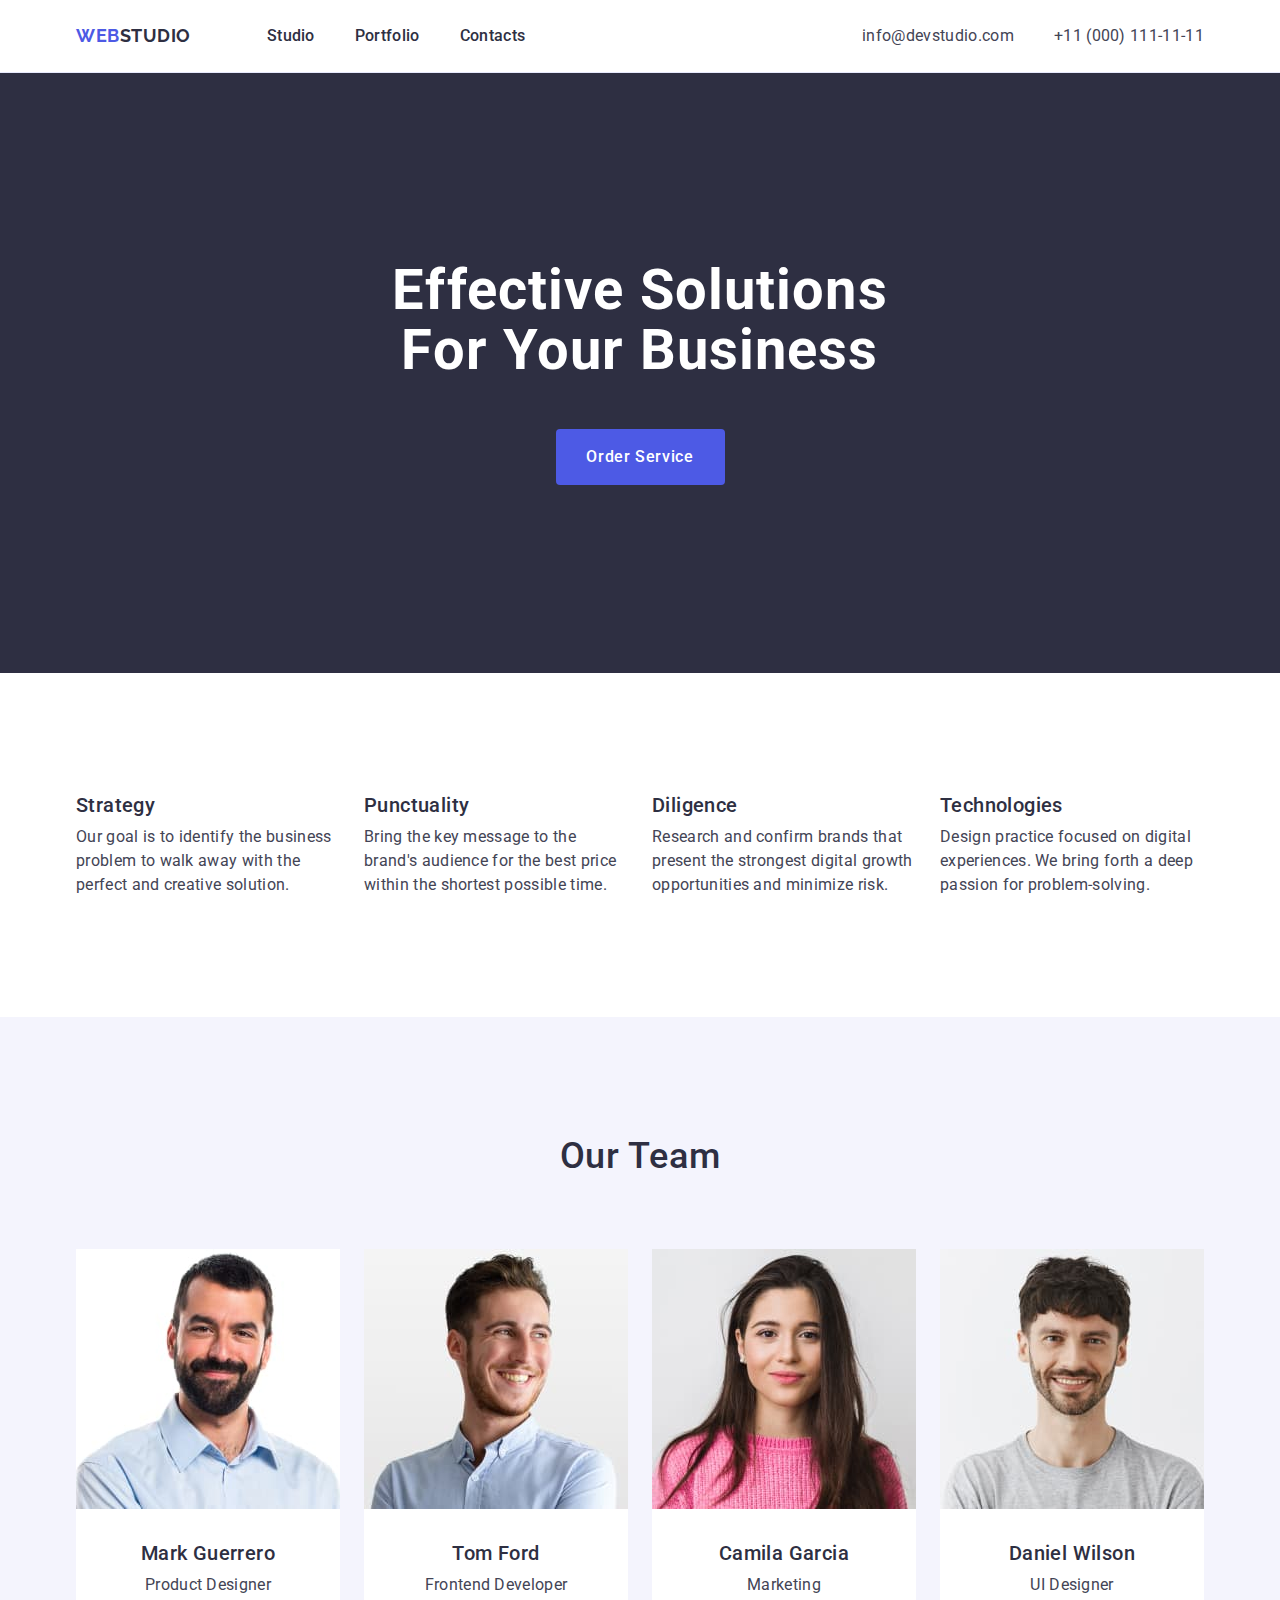
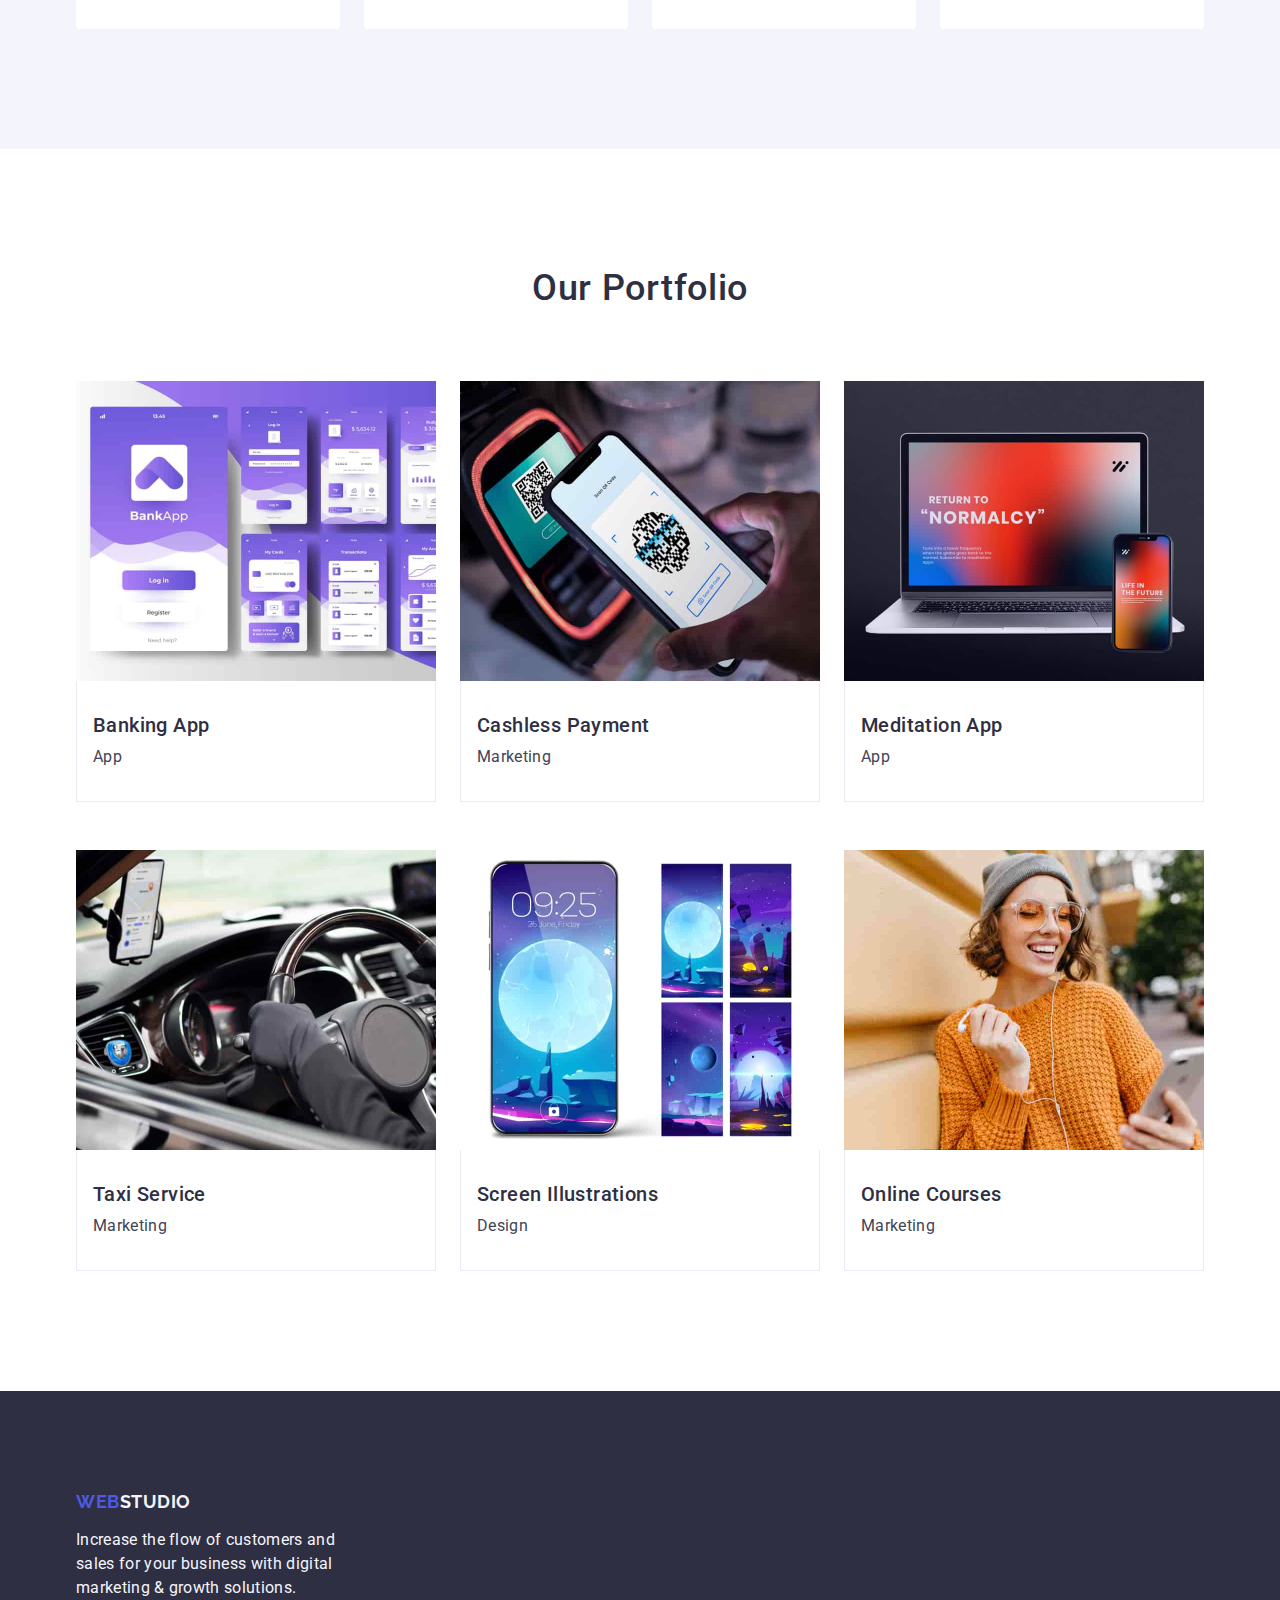
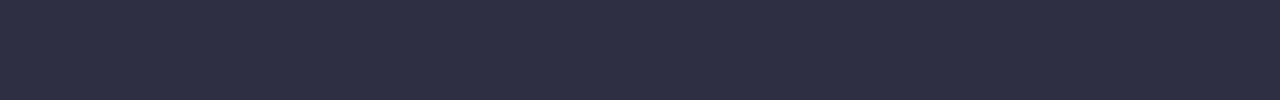
==== index.html @ 27652dfb "Initial commit" ====
<!DOCTYPE html>
<html lang="en">
  <head>
    <meta charset="UTF-8" />
    <meta name="viewport" content="width=device-width, initial-scale=1.0" />
    <title>Main Page</title>
    <!-- Fonts -->
    <link rel="preconnect" href="https://fonts.googleapis.com" />
    <link rel="preconnect" href="https://fonts.gstatic.com" crossorigin />
    <link
      href="https://fonts.googleapis.com/css2?family=Raleway:wght@700&family=Roboto:wght@400;500&display=swap"
      rel="stylesheet"
    />
    <!-- нормалізатор -->
    <link
      rel="stylesheet"
      href="https://cdn.jsdelivr.net/npm/modern-normalize@3.0.1/modern-normalize.min.css"
    />
    <!-- мої стилі -->
    <link rel="stylesheet" href="./css/styles.css" />
  </head>

  <body>
    <!-- Header Section -->
    <header class="header">
      <div class="header-container container">
        <nav class="header-nav">
          <a class="header-logo" href="index.html">
            WEB<span class="span-logo-dark">Studio</span>
          </a>
          <ul class="header-nav-list">
            <li class="nav-item">
              <a class="nav-link" href="./index.html">Studio</a>
            </li>
            <li class="nav-item">
              <a class="nav-link" href="">Portfolio</a>
            </li>
            <li class="nav-item">
              <a class="nav-link" href="">Contacts</a>
            </li>
          </ul>
        </nav>
        <address class="header-contact">
          <ul class="contact-list">
            <li class="contact-item">
              <a class="contact-link" href="mailto:info@devstudio.com"
                >info@devstudio.com</a
              >
            </li>
            <li>
              <a class="contact-link" href="tel:+110001111111"
                >+11 (000) 111-11-11</a
              >
            </li>
          </ul>
        </address>
      </div>
    </header>
    <!-- #endregion Header -->

    <!-- #region Main-->
    <main>
      <!-- #region Hero -->
      <section class="hero-section">
        <div class="container">
          <h1 class="hero-title">Effective Solutions for Your Business</h1>
          <button class="hero-btn" type="button">Order Service</button>
        </div>
      </section>

      <!-- #endregion Hero -->

      <!-- #region Benefits -->
      <section class="benefits">
        <div class="container">
          <h2 class="visually-hidden">Section BENEFITS</h2>
          <ul class="benefits-list">
            <li class="benefits-item">
              <h3 class="benefits-title">Strategy</h3>
              <p class="benefits-desc">
                Our goal is to identify the business problem to walk away with
                the perfect and creative solution.
              </p>
            </li>

            <li class="benefits-item">
              <h3 class="benefits-title">Punctuality</h3>
              <p class="benefits-desc">
                Bring the key message to the brand's audience for the best price
                within the shortest possible time.
              </p>
            </li>

            <li class="benefits-item">
              <h3 class="benefits-title">Diligence</h3>
              <p class="benefits-desc">
                Research and confirm brands that present the strongest digital
                growth opportunities and minimize risk.
              </p>
            </li>

            <li class="benefits-item">
              <h3 class="benefits-title">Technologies</h3>
              <p class="benefits-desc">
                Design practice focused on digital experiences. We bring forth a
                deep passion for problem-solving.
              </p>
            </li>
          </ul>
        </div>
      </section>
      <!-- #endregion Benefits -->

      <!-- #region Our Team -->
      <section class="our-team">
        <div class="container">
          <h2 class="section-team-title">Our Team</h2>
          <ul class="team-list">
            <li class="team-item">
              <img
                src="./images/our-team/team-card-1.jpg"
                alt="team-card-1"
                width="264"
              />
              <div class="team-info">
                <h3 class="team-title">Mark Guerrero</h3>
                <p class="team-desc">Product Designer</p>
              </div>
            </li>
            <li class="team-item">
              <img
                src="./images/our-team/team-card-2.jpg"
                alt="team-card-2"
                width="264"
              />
              <div class="team-info">
                <h3 class="team-title">Tom Ford</h3>
                <p class="team-desc">Frontend Developer</p>
              </div>
            </li>
            <li class="team-item">
              <img
                src="./images/our-team/team-card-3.jpg"
                alt="team-card-3"
                width="264"
              />
              <div class="team-info">
                <h3 class="team-title">Camila Garcia</h3>
                <p class="team-desc">Marketing</p>
              </div>
            </li>
            <li class="team-item">
              <img
                src="./images/our-team/team-card-4.jpg"
                alt="team-card-4"
                width="264"
              />
              <div class="team-info">
                <h3 class="team-title">Daniel Wilson</h3>
                <p class="team-desc">UI Designer</p>
              </div>
            </li>
          </ul>
        </div>
      </section>
      <!-- #endregion Our Team -->

      <!-- #region Our Portfolio -->
      <section class="portfolio">
        <div class="container">
          <h2 class="section-portfolio-title">Our Portfolio</h2>
          <ul class="portfolio-list">
            <li class="portfolio-item">
              <img
                src="./images/our-portfolio/banking-app.jpg"
                alt="demonstration of various windows Menu Bank Applications"
                width="360"
              />
              <div class="portfolio-container">
                <h3 class="portfolio-title">Banking App</h3>
                <p class="portfolio-desc">App</p>
              </div>
            </li>
            <li class="portfolio-item">
              <img
                src="./images/our-portfolio/cashless-payment.jpg"
                alt="A phone scanning a QR code for cashless payment"
                width="360"
              />
              <div class="portfolio-container">
                <h3 class="portfolio-title">Cashless Payment</h3>
                <p class="portfolio-desc">Marketing</p>
              </div>
            </li>
            <li class="portfolio-item">
              <img
                src="./images/our-portfolio/meditation-app.jpg"
                alt="laptop and phone with the same image"
                width="360"
              />
              <div class="portfolio-container">
                <h3 class="portfolio-title">Meditation App</h3>
                <p class="portfolio-desc">App</p>
              </div>
            </li>
            <li class="portfolio-item">
              <img
                src="./images/our-portfolio/taxi-service.jpg"
                alt="car interior with driver ready for travel"
                width="360"
              />
              <div class="portfolio-container">
                <h3 class="portfolio-title">Taxi Service</h3>
                <p class="portfolio-desc">Marketing</p>
              </div>
            </li>
            <li class="portfolio-item">
              <img
                src="./images/our-portfolio/screen-illustrations.jpg"
                alt="beautiful pictures images of the moon on phone screens"
                width="360"
              />
              <div class="portfolio-container">
                <h3 class="portfolio-title">Screen Illustrations</h3>
                <p class="portfolio-desc">Design</p>
              </div>
            </li>
            <li class="portfolio-item">
              <img
                src="./images/our-portfolio/online-courses.jpg"
                alt="Online-Courses"
                width="360"
              />
              <div class="portfolio-container">
                <h3 class="portfolio-title">Online Courses</h3>
                <p class="portfolio-desc">Marketing</p>
              </div>
            </li>
          </ul>
        </div>
      </section>
      <!-- #endregion Our Portfolio -->
    </main>
    <!-- #endregion Main -->

    <!-- #region Footer -->
    <footer class="footer-section">
      <div class="container">
        <a class="footer-logo" href="index.html">
          WEB<span class="span-logo-light">Studio</span>
        </a>
        <p class="footer-desc">
          Increase the flow of customers and sales for your business with
          digital marketing & growth solutions.
        </p>
      </div>
    </footer>
    <!-- #endregion Footer -->
  </body>
</html>
---- css/styles.css ----
*,
*::before,
*::after {
  box-sizing: border-box;
}

/* Base */
body {
  font-family: 'Roboto', sans-serif;
  font-size: 16px;
  color: rgb(67, 68, 85);
  background-color: rgb(255, 255, 255);
}

h1,
h2,
h3,
h4,
h5,
h6,
p,
ul {
  margin: 0;
  padding: 0;
}

a {
  text-decoration: none;
}

ul {
  list-style: none;
}

img {
  display: block;
}

/* Header Styles */
.header {
  border-bottom: 1px solid #e7e9fc;
}

.header-container {
  display: flex;
  justify-content: space-between;
  align-items: center;
}

.container {
  width: 1158px;
  margin: 0 auto;
  padding: 0 15px;
}

.header-logo {
  font-family: 'Raleway', sans-serif;
  font-weight: 700;
  font-size: 18px;
  line-height: 1.17;
  letter-spacing: 0.03em;
  text-transform: uppercase;
  color: #4d5ae5;
  padding: 24px 0;
  margin-right: 76px;
  display: inline-block;
}

.span-logo-dark {
  color: #2e2f42;
}

.header-nav {
  display: flex;
  align-items: center;
}

.header-nav-list {
  display: flex;
  gap: 40px;
  list-style: none;
  padding: 0;
  margin: 0;
}

.nav-link {
  font-weight: 500;
  font-size: 16px;
  line-height: 1.5;
  letter-spacing: 0.02em;
  color: #2e2f42;
  text-decoration: none;
  padding: 24px 0;
  display: block;
}

.nav-link:hover,
.nav-link:focus {
  color: #404bbf;
}

.header-contact {
  font-style: normal;
}

.contact-list {
  display: flex;
  gap: 40px
}

.contact-link {
  font-size: 16px;
  line-height: 1.5;
  letter-spacing: 0.02em;
  color: #434455;
  text-decoration: none;
  list-style: none;
  padding: 0;
  margin: 0;
}

.contact-link:hover,
.contact-link:focus {
  color: #404bbf;
}

/* Hero Section */
.hero-section {
  padding: 188px 0;
  background-color: #2e2f42;
  text-align: center;
}

.hero-title {
  font-family: 'Roboto', sans-serif;
  font-size: 56px;
  line-height: 1.07;
  letter-spacing: 0.02em;
  text-align: center;
  text-transform: capitalize;
  color: #ffffff;
  max-width: 496px;
  margin: 0 auto;
  margin-bottom: 48px;
}

.hero-btn {
  font-family: 'Roboto', sans-serif;
  background-color: #4d5ae5;
  font-weight: 500;
  font-size: 16px;
  line-height: 1.5;
  letter-spacing: 0.04em;
  color: #ffffff;
  cursor: pointer;
  display: block;
  margin: 0 auto;
  min-width: 169px;
  height: 56px;
  border: none;
  border-radius: 4px;
  cursor: pointer;
}

.hero-btn:hover,
.hero-btn:focus {
  background-color: #404bbf;
}

/* Benefits Section */
.benefits {
  padding: 120px 0;
  background-color: rgb(255, 255, 255);
}

.visually-hidden {
  display: flex;
  position: absolute;
  width: 1px;
  height: 1px;
  padding: 0;
  margin: -1px;
  overflow: hidden;
  clip: rect(0, 0, 0, 0);
  white-space: nowrap;
  border: 0;
  clip-path: inset(100%);
}

.benefits-list {
  display: flex;
  list-style: none;
  gap: 24px;
}

.benefits-item {
  width: calc((100% - 72px) / 4);
  list-style: none;
  padding: 0;
  margin: 0;
}

.benefits-title {
  font-weight: 500;
  font-size: 20px;
  line-height: 1.2;
  letter-spacing: 0.02em;
  color: #2e2f42;
  margin: 0 0 8px;
}

.benefits-desc {
  font-size: 16px;
  line-height: 1.5;
  letter-spacing: 0.02em;
  color: #434455;
}

/* Our Team Section */
.our-team {
  padding: 120px 0;
  background-color: #f4f4fd;
}

.section-team-title {
  font-family: 'Roboto', sans-serif;
  margin-bottom: 72px;
  font-size: 36px;
  font-weight: 500;
  line-height: 1.11;
  text-align: center;
  letter-spacing: 0.02em;
  text-transform: capitalize;
  color: #2e2f42;
}

.team-list {
  display: flex;
  gap: 24px;
  list-style: none;
  padding: 0;
  margin: 0;
}

.team-item {
  width: calc((100% - 72px) / 4);
  border-radius: 0px 0px 4px 4px;
  text-align: center;
  background-color: #ffffff;
}

.team-info {
  padding: 32px 0;
}

.team-title {
  font-weight: 500;
  font-size: 20px;
  line-height: 1.2;
  letter-spacing: 0.02em;
  text-transform: capitalize;
  margin-bottom: 8px;
  color: #2e2f42;
  text-align: center;
  margin-bottom: 8px;
}

.team-desc {
  text-align: center;
  font-size: 16px;
  line-height: 1.5;
  letter-spacing: 0.02em;
  color: #434455;
}

/* Portfolio Section */
.portfolio {
  padding-top: 120px;
  padding-bottom: 120px;
  padding: 120px 0;
  background-color: rgb(255, 255, 255);
}

.section-portfolio-title {
  font-size: 36px;
  font-weight: 500;
  line-height: 1.11;
  text-align: center;
  letter-spacing: 0.02em;
  text-transform: capitalize;
  color: #2e2f42;
  margin-bottom: 72px;
}

.portfolio-list {
  list-style: none;
  padding: 0;
  margin: 0;
  display: flex;
  flex-wrap: wrap;
  column-gap: 24px;
  row-gap: 48px;
}

.portfolio-item {
  width: calc((100% - 48px) / 3);
}

.portfolio .portfolio-container {
  padding: 32px 16px;
  border: 1px solid #e7e9fc;
  border-top: none;
}

.portfolio .portfolio-title {
  font-size: 20px;
  font-weight: 500;
  line-height: 1.2;
  letter-spacing: 0.02em;
  margin-bottom: 8px;
  color: #2e2f42;
}

.portfolio-desc {
  font-size: 16px;
  line-height: 1.5;
  letter-spacing: 0.02em;
  color: #434455;
}

/* Footer Section */
.footer-section {
  padding: 100px 0;
  background-color: #2e2f42;
}

.footer-logo {
  display: inline-block;
  font-family: 'Raleway', sans-serif;
  font-weight: 700;
  font-size: 18px;
  line-height: 1.17;
  letter-spacing: 0.03em;
  text-transform: uppercase;
  color: #4d5ae5;
  margin-bottom: 16px;
}

.footer-desc {
  max-width: 264px;
  line-height: 1.5;
  letter-spacing: 0.02em;
  color: #f4f4fd;
}

.span-logo-light {
  color: #f4f4fd;
}
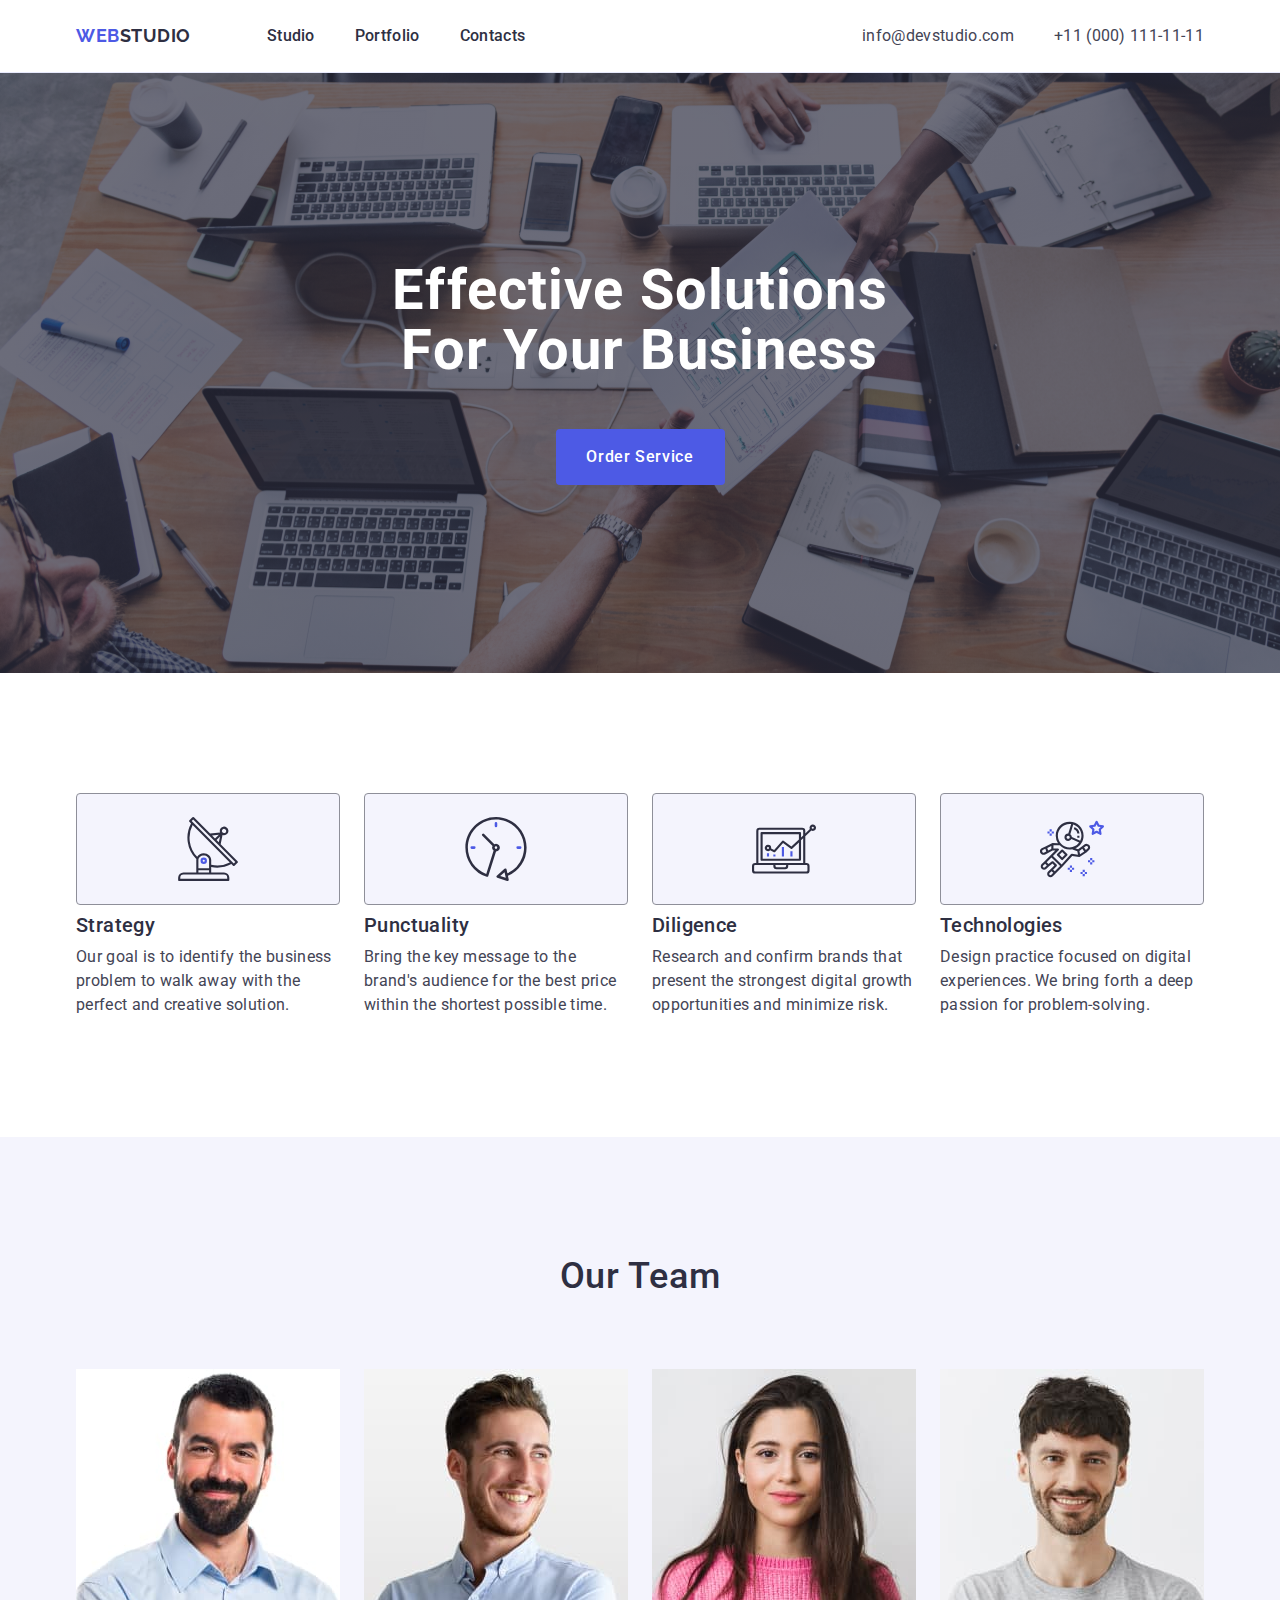
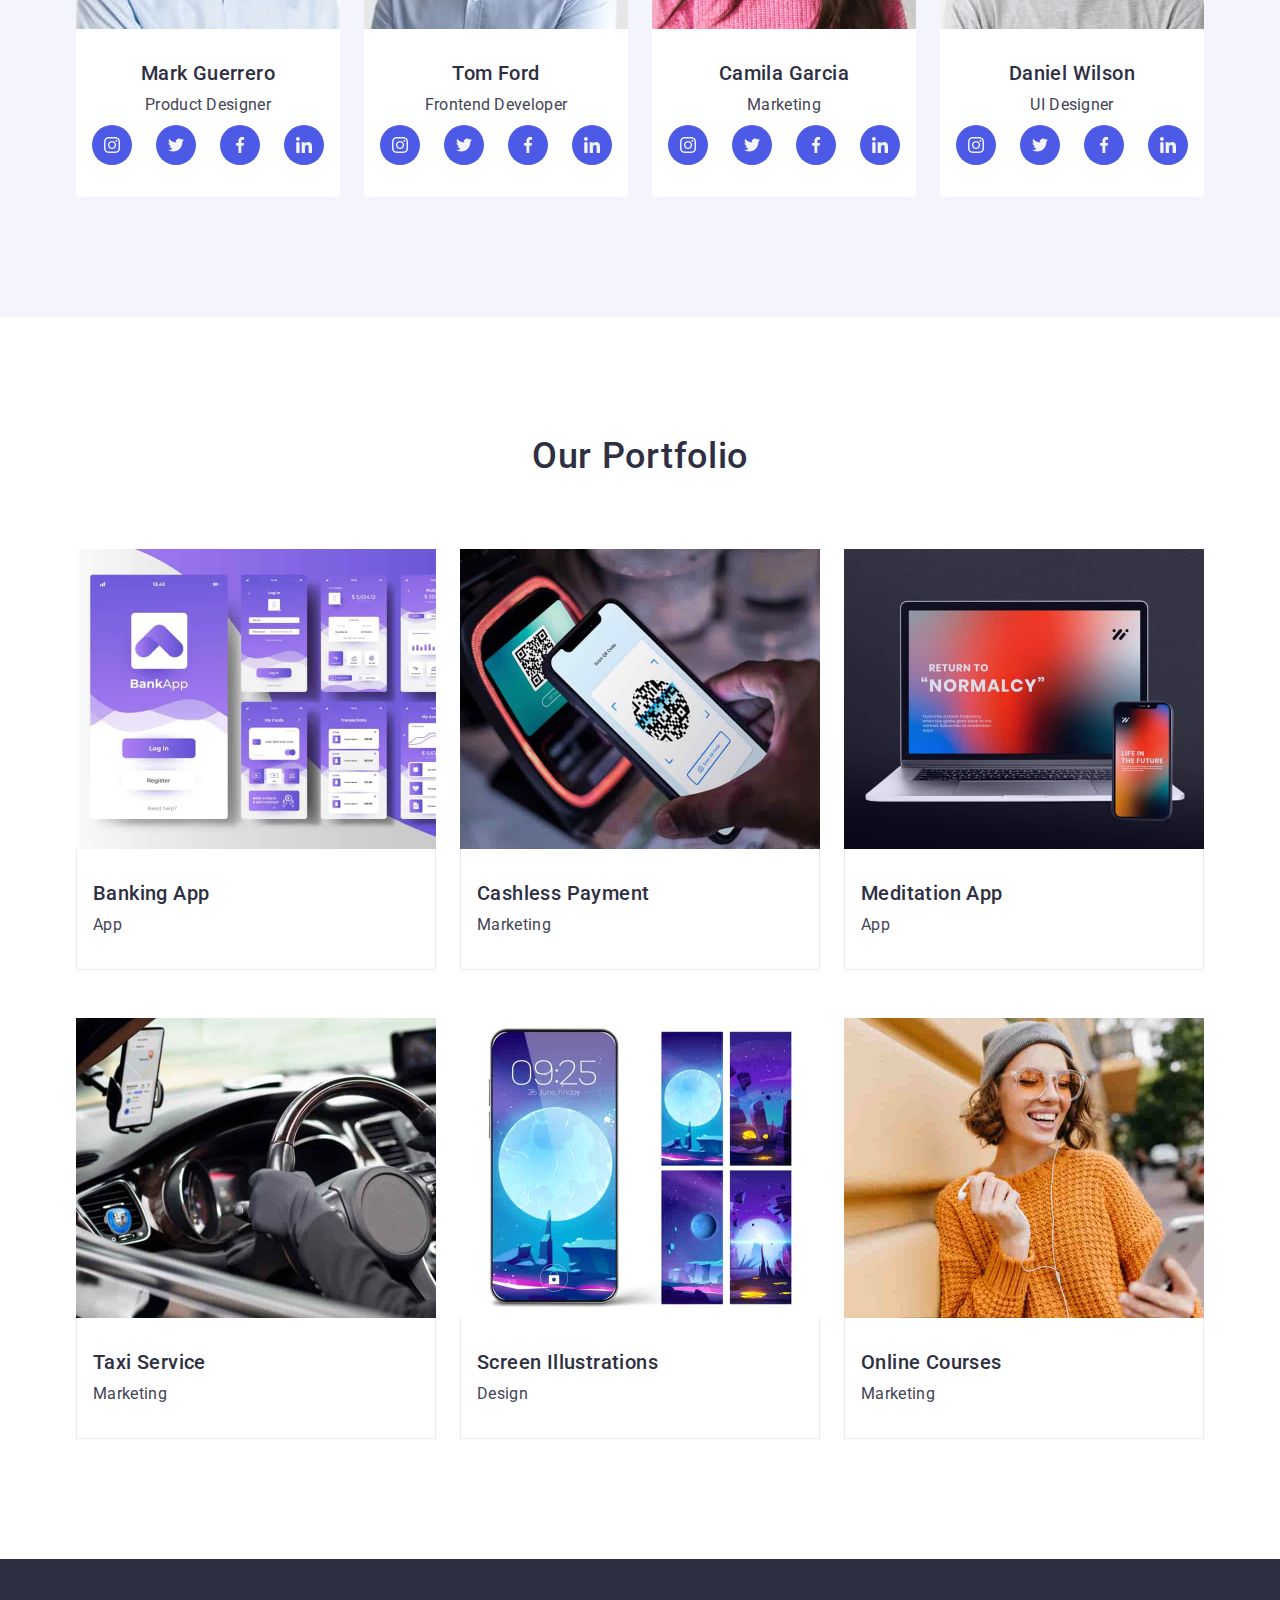
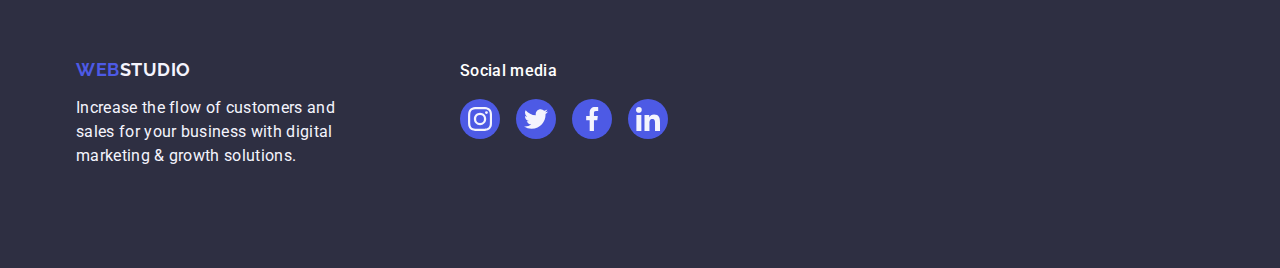
==== commit 72e365ca: "modified CSS and HTML Read Me" ====
--- a/index.html
+++ b/index.html
@@ -1,260 +1,400 @@
 <!DOCTYPE html>
 <html lang="en">
-  <head>
-    <meta charset="UTF-8" />
-    <meta name="viewport" content="width=device-width, initial-scale=1.0" />
-    <title>Main Page</title>
-    <!-- Fonts -->
-    <link rel="preconnect" href="https://fonts.googleapis.com" />
-    <link rel="preconnect" href="https://fonts.gstatic.com" crossorigin />
-    <link
-      href="https://fonts.googleapis.com/css2?family=Raleway:wght@700&family=Roboto:wght@400;500&display=swap"
-      rel="stylesheet"
-    />
-    <!-- нормалізатор -->
-    <link
-      rel="stylesheet"
-      href="https://cdn.jsdelivr.net/npm/modern-normalize@3.0.1/modern-normalize.min.css"
-    />
-    <!-- мої стилі -->
-    <link rel="stylesheet" href="./css/styles.css" />
-  </head>
-
-  <body>
-    <!-- Header Section -->
-    <header class="header">
-      <div class="header-container container">
-        <nav class="header-nav">
-          <a class="header-logo" href="index.html">
-            WEB<span class="span-logo-dark">Studio</span>
+
+<head>
+  <meta charset="UTF-8" />
+  <meta name="viewport" content="width=device-width, initial-scale=1.0" />
+  <title>Main Page</title>
+  <!-- Fonts -->
+  <link rel="preconnect" href="https://fonts.googleapis.com" />
+  <link rel="preconnect" href="https://fonts.gstatic.com" crossorigin />
+  <link href="https://fonts.googleapis.com/css2?family=Raleway:wght@700&family=Roboto:wght@400;500&display=swap"
+    rel="stylesheet" />
+  <!-- нормалізатор -->
+  <link rel="stylesheet" href="https://cdn.jsdelivr.net/npm/modern-normalize@3.0.1/modern-normalize.min.css" />
+  <!-- мої стилі -->
+  <link rel="stylesheet" href="./css/styles.css" />
+</head>
+
+<body>
+  <!-- Header Section -->
+  <header class="header">
+    <div class="header-container container">
+      <nav class="header-nav">
+        <a class="header-logo" href="index.html">
+          WEB<span class="span-logo-dark">Studio</span>
+        </a>
+        <ul class="header-nav-list">
+          <li class="nav-item">
+            <a class="nav-link" href="./index.html">Studio</a>
+          </li>
+          <li class="nav-item">
+            <a class="nav-link" href="">Portfolio</a>
+          </li>
+          <li class="nav-item">
+            <a class="nav-link" href="">Contacts</a>
+          </li>
+        </ul>
+      </nav>
+      <address class="header-contact">
+        <ul class="contact-list">
+          <li class="contact-item">
+            <a class="contact-link" href="mailto:info@devstudio.com">info@devstudio.com</a>
+          </li>
+          <li>
+            <a class="contact-link" href="tel:+110001111111">+11 (000) 111-11-11</a>
+          </li>
+        </ul>
+      </address>
+    </div>
+  </header>
+  <!-- #endregion Header -->
+
+  <!-- #region Main-->
+  <main>
+    <!-- #region Hero -->
+    <section class="hero-section">
+      <div class="container">
+        <h1 class="hero-title">Effective Solutions for Your Business</h1>
+        <button class="hero-btn" type="button">Order Service</button>
+      </div>
+    </section>
+
+    <!-- #endregion Hero -->
+
+    <!-- #region Benefits -->
+    <section class="benefits">
+      <div class="container">
+        <h2 class="visually-hidden">Section BENEFITS</h2>
+        <ul class="benefits-list">
+          <li class="benefits-item">
+            <div class="benefits-images">
+              <svg class="icons" width="64" height="64">
+                <use href="./images/icons.svg#icon-antenna"></use>
+              </svg>
+            </div>
+            <h3 class="benefits-title">Strategy</h3>
+            <p class="benefits-desc">
+              Our goal is to identify the business problem to walk away with
+              the perfect and creative solution.
+            </p>
+          </li>
+
+          <li class="benefits-item">
+            <div class="benefits-images">
+              <svg class="icons" width="64" height="64">
+                <use href="./images/icons.svg#icon-clock"></use>
+              </svg>
+            </div>
+            <h3 class="benefits-title">Punctuality</h3>
+            <p class="benefits-desc">
+              Bring the key message to the brand's audience for the best price
+              within the shortest possible time.
+            </p>
+          </li>
+
+          <li class="benefits-item">
+            <div class="benefits-images">
+              <svg class="icons" width="64" height="64">
+                <use href="./images/icons.svg#icon-diagram"></use>
+              </svg>
+            </div>
+            <h3 class="benefits-title">Diligence</h3>
+            <p class="benefits-desc">
+              Research and confirm brands that present the strongest digital
+              growth opportunities and minimize risk.
+            </p>
+          </li>
+
+          <li class="benefits-item">
+            <div class="benefits-images">
+              <svg class="icons" width="64" height="64">
+                <use href="./images/icons.svg#icon-astronaut"></use>
+              </svg>
+            </div>
+            <h3 class="benefits-title">Technologies</h3>
+            <p class="benefits-desc">
+              Design practice focused on digital experiences. We bring forth a
+              deep passion for problem-solving.
+            </p>
+          </li>
+        </ul>
+      </div>
+    </section>
+    <!-- #endregion Benefits -->
+
+    <!-- #region Our Team -->
+    <section class="our-team">
+      <div class="container">
+        <h2 class="section-team-title">Our Team</h2>
+        <ul class="team-list">
+          <li class="team-item">
+            <img src="./images/our-team/team-card-1.jpg" alt="team-card-1" width="264" />
+            <div class="team-info">
+              <h3 class="team-title">Mark Guerrero</h3>
+              <p class="team-desc">Product Designer</p>
+              <ul class="icon-team">
+                <li class="icon-list">
+                  <a href="#instagram" class="social-link">
+                    <svg class="social-icons" width="16" height="16">
+                      <use href="./images/icons.svg#icon-instagram"></use>
+                    </svg>
+                  </a>
+                </li>
+                <li class="icon-list">
+                  <a href="#twitter" class="social-link">
+                    <svg class="social-icons" width="16" height="16">
+                      <use href="./images/icons.svg#icon-twitter"></use>
+                    </svg>
+                  </a>
+                </li>
+                <li class="icon-list">
+                  <a href="#facebook" class="social-link">
+                    <svg class="social-icons" width="16" height="16">
+                      <use href="./images/icons.svg#icon-facebook"></use>
+                    </svg>
+                  </a>
+                </li>
+                <li class="icon-list">
+                  <a href="#linkedin" class="social-link">
+                    <svg class="social-icons" width="16" height="16">
+                      <use href="./images/icons.svg#icon-linkedin"></use>
+
+                    </svg>
+                  </a>
+                </li>
+              </ul>
+            </div>
+          </li>
+
+
+          <li class="team-item">
+            <img src="./images/our-team/team-card-2.jpg" alt="team-card-2" width="264" />
+            <div class="team-info">
+              <h3 class="team-title">Tom Ford</h3>
+              <p class="team-desc">Frontend Developer</p>
+              <ul class="icon-team">
+                <li class="icon-list">
+                  <a href="#instagram" class="social-link">
+                    <svg class="social-icons" width="16" height="16">
+                      <use href="./images/icons.svg#icon-instagram"></use>
+                    </svg>
+                  </a>
+                </li>
+                <li class="icon-list">
+                  <a href="#twitter" class="social-link">
+                    <svg class="social-icons" width="16" height="16">
+                      <use href="./images/icons.svg#icon-twitter"></use>
+                    </svg>
+                  </a>
+                </li>
+                <li class="icon-list">
+                  <a href="#facebook" class="social-link">
+                    <svg class="social-icons" width="16" height="16">
+                      <use href="./images/icons.svg#icon-facebook"></use>
+                    </svg>
+                  </a>
+                </li>
+                <li class="icon-list">
+                  <a href="#linkedin" class="social-link">
+                    <svg class="social-icons" width="16" height="16">
+                      <use href="./images/icons.svg#icon-linkedin"></use>
+                    </svg>
+                  </a>
+                </li>
+              </ul>
+            </div>
+          </li>
+          <li class="team-item">
+            <img src="./images/our-team/team-card-3.jpg" alt="team-card-3" width="264" />
+            <div class="team-info">
+              <h3 class="team-title">Camila Garcia</h3>
+              <p class="team-desc">Marketing</p>
+              <ul class="icon-team">
+                <li class="icon-list">
+                  <a href="#instagram" class="social-link">
+                    <svg class="social-icons" width="16" height="16">
+                      <use href="./images/icons.svg#icon-instagram"></use>
+                    </svg>
+                  </a>
+                </li>
+                <li class="icon-list">
+                  <a href="#twitter" class="social-link">
+                    <svg class="social-icons" width="16" height="16">
+                      <use href="./images/icons.svg#icon-twitter"></use>
+                    </svg>
+                  </a>
+                </li>
+                <li class="icon-list">
+                  <a href="#facebook" class="social-link">
+                    <svg class="social-icons" width="16" height="16">
+                      <use href="./images/icons.svg#icon-facebook"></use>
+                    </svg>
+                  </a>
+                </li>
+                <li class="icon-list">
+                  <a href="#linkedin" class="social-link">
+                    <svg class="social-icons" width="16" height="16">
+                      <use href="./images/icons.svg#icon-linkedin"></use>
+                    </svg>
+                  </a>
+                </li>
+              </ul>
+            </div>
+          </li>
+          <li class="team-item">
+            <img src="./images/our-team/team-card-4.jpg" alt="team-card-4" width="264" />
+            <div class="team-info">
+              <h3 class="team-title">Daniel Wilson</h3>
+              <p class="team-desc">UI Designer</p>
+              <ul class="icon-team">
+                <li class="icon-list">
+                  <a href="#instagram" class="social-link">
+                    <svg class="social-icons" width="16" height="16">
+                      <use href="./images/icons.svg#icon-instagram"></use>
+                    </svg>
+                  </a>
+                </li>
+                <li class="icon-list">
+                  <a href="#twitter" class="social-link">
+                    <svg class="social-icons" width="16" height="16">
+                      <use href="./images/icons.svg#icon-twitter"></use>
+                    </svg>
+                  </a>
+                </li>
+                <li class="icon-list">
+                  <a href="#facebook" class="social-link">
+                    <svg class="social-icons" width="16" height="16">
+                      <use href="./images/icons.svg#icon-facebook"></use>
+                    </svg>
+                  </a>
+                </li>
+                <li class="icon-list">
+                  <a href="#linkedin" class="social-link">
+                    <svg class="social-icons" width="16" height="16">
+                      <use href="./images/icons.svg#icon-linkedin"></use>
+                    </svg>
+                  </a>
+                </li>
+              </ul>
+            </div>
+          </li>
+        </ul>
+      </div>
+    </section>
+    <!-- #endregion Our Team -->
+
+    <!-- #region Our Portfolio -->
+    <section class="portfolio">
+      <div class="container">
+        <h2 class="section-portfolio-title">Our Portfolio</h2>
+        <ul class="portfolio-list">
+          <li class="portfolio-item">
+            <img src="./images/our-portfolio/banking-app.jpg"
+              alt="demonstration of various windows Menu Bank Applications" width="360" />
+            <div class="portfolio-container">
+              <h3 class="portfolio-title">Banking App</h3>
+              <p class="portfolio-desc">App</p>
+            </div>
+          </li>
+          <li class="portfolio-item">
+            <img src="./images/our-portfolio/cashless-payment.jpg" alt="A phone scanning a QR code for cashless payment"
+              width="360" />
+            <div class="portfolio-container">
+              <h3 class="portfolio-title">Cashless Payment</h3>
+              <p class="portfolio-desc">Marketing</p>
+            </div>
+          </li>
+          <li class="portfolio-item">
+            <img src="./images/our-portfolio/meditation-app.jpg" alt="laptop and phone with the same image"
+              width="360" />
+            <div class="portfolio-container">
+              <h3 class="portfolio-title">Meditation App</h3>
+              <p class="portfolio-desc">App</p>
+            </div>
+          </li>
+          <li class="portfolio-item">
+            <img src="./images/our-portfolio/taxi-service.jpg" alt="car interior with driver ready for travel"
+              width="360" />
+            <div class="portfolio-container">
+              <h3 class="portfolio-title">Taxi Service</h3>
+              <p class="portfolio-desc">Marketing</p>
+            </div>
+          </li>
+          <li class="portfolio-item">
+            <img src="./images/our-portfolio/screen-illustrations.jpg"
+              alt="beautiful pictures images of the moon on phone screens" width="360" />
+            <div class="portfolio-container">
+              <h3 class="portfolio-title">Screen Illustrations</h3>
+              <p class="portfolio-desc">Design</p>
+            </div>
+          </li>
+          <li class="portfolio-item">
+            <img src="./images/our-portfolio/online-courses.jpg" alt="Online-Courses" width="360" />
+            <div class="portfolio-container">
+              <h3 class="portfolio-title">Online Courses</h3>
+              <p class="portfolio-desc">Marketing</p>
+            </div>
+          </li>
+        </ul>
+      </div>
+    </section>
+    <!-- #endregion Our Portfolio -->
+  </main>
+  <!-- #endregion Main -->
+
+  <!-- #region Footer -->
+  <footer class="footer-section">
+    <div class="container footer-container">
+      <div class="footer-branding">
+      <a class="footer-logo" href="index.html">
+        WEB<span class="span-logo-light">Studio</span>
+      </a>
+      <p class="footer-desc">
+        Increase the flow of customers and sales for your business with
+        digital marketing & growth solutions.
+      </p>
+      </div>
+    
+
+
+    <div class="footer-social">
+      <p class="social-text">Social media</p>
+      <ul class="icon-footer">
+        <li class="icon-list-footer">
+          <a href="#instagram" class="social-link-footer">
+            <svg class="social-icons-footer" width="24" height="24">
+              <use href="./images/icons.svg#icon-instagram"></use>
+            </svg>
           </a>
-          <ul class="header-nav-list">
-            <li class="nav-item">
-              <a class="nav-link" href="./index.html">Studio</a>
-            </li>
-            <li class="nav-item">
-              <a class="nav-link" href="">Portfolio</a>
-            </li>
-            <li class="nav-item">
-              <a class="nav-link" href="">Contacts</a>
-            </li>
-          </ul>
-        </nav>
-        <address class="header-contact">
-          <ul class="contact-list">
-            <li class="contact-item">
-              <a class="contact-link" href="mailto:info@devstudio.com"
-                >info@devstudio.com</a
-              >
-            </li>
-            <li>
-              <a class="contact-link" href="tel:+110001111111"
-                >+11 (000) 111-11-11</a
-              >
-            </li>
-          </ul>
-        </address>
-      </div>
-    </header>
-    <!-- #endregion Header -->
-
-    <!-- #region Main-->
-    <main>
-      <!-- #region Hero -->
-      <section class="hero-section">
-        <div class="container">
-          <h1 class="hero-title">Effective Solutions for Your Business</h1>
-          <button class="hero-btn" type="button">Order Service</button>
-        </div>
-      </section>
-
-      <!-- #endregion Hero -->
-
-      <!-- #region Benefits -->
-      <section class="benefits">
-        <div class="container">
-          <h2 class="visually-hidden">Section BENEFITS</h2>
-          <ul class="benefits-list">
-            <li class="benefits-item">
-              <h3 class="benefits-title">Strategy</h3>
-              <p class="benefits-desc">
-                Our goal is to identify the business problem to walk away with
-                the perfect and creative solution.
-              </p>
-            </li>
-
-            <li class="benefits-item">
-              <h3 class="benefits-title">Punctuality</h3>
-              <p class="benefits-desc">
-                Bring the key message to the brand's audience for the best price
-                within the shortest possible time.
-              </p>
-            </li>
-
-            <li class="benefits-item">
-              <h3 class="benefits-title">Diligence</h3>
-              <p class="benefits-desc">
-                Research and confirm brands that present the strongest digital
-                growth opportunities and minimize risk.
-              </p>
-            </li>
-
-            <li class="benefits-item">
-              <h3 class="benefits-title">Technologies</h3>
-              <p class="benefits-desc">
-                Design practice focused on digital experiences. We bring forth a
-                deep passion for problem-solving.
-              </p>
-            </li>
-          </ul>
-        </div>
-      </section>
-      <!-- #endregion Benefits -->
-
-      <!-- #region Our Team -->
-      <section class="our-team">
-        <div class="container">
-          <h2 class="section-team-title">Our Team</h2>
-          <ul class="team-list">
-            <li class="team-item">
-              <img
-                src="./images/our-team/team-card-1.jpg"
-                alt="team-card-1"
-                width="264"
-              />
-              <div class="team-info">
-                <h3 class="team-title">Mark Guerrero</h3>
-                <p class="team-desc">Product Designer</p>
-              </div>
-            </li>
-            <li class="team-item">
-              <img
-                src="./images/our-team/team-card-2.jpg"
-                alt="team-card-2"
-                width="264"
-              />
-              <div class="team-info">
-                <h3 class="team-title">Tom Ford</h3>
-                <p class="team-desc">Frontend Developer</p>
-              </div>
-            </li>
-            <li class="team-item">
-              <img
-                src="./images/our-team/team-card-3.jpg"
-                alt="team-card-3"
-                width="264"
-              />
-              <div class="team-info">
-                <h3 class="team-title">Camila Garcia</h3>
-                <p class="team-desc">Marketing</p>
-              </div>
-            </li>
-            <li class="team-item">
-              <img
-                src="./images/our-team/team-card-4.jpg"
-                alt="team-card-4"
-                width="264"
-              />
-              <div class="team-info">
-                <h3 class="team-title">Daniel Wilson</h3>
-                <p class="team-desc">UI Designer</p>
-              </div>
-            </li>
-          </ul>
-        </div>
-      </section>
-      <!-- #endregion Our Team -->
-
-      <!-- #region Our Portfolio -->
-      <section class="portfolio">
-        <div class="container">
-          <h2 class="section-portfolio-title">Our Portfolio</h2>
-          <ul class="portfolio-list">
-            <li class="portfolio-item">
-              <img
-                src="./images/our-portfolio/banking-app.jpg"
-                alt="demonstration of various windows Menu Bank Applications"
-                width="360"
-              />
-              <div class="portfolio-container">
-                <h3 class="portfolio-title">Banking App</h3>
-                <p class="portfolio-desc">App</p>
-              </div>
-            </li>
-            <li class="portfolio-item">
-              <img
-                src="./images/our-portfolio/cashless-payment.jpg"
-                alt="A phone scanning a QR code for cashless payment"
-                width="360"
-              />
-              <div class="portfolio-container">
-                <h3 class="portfolio-title">Cashless Payment</h3>
-                <p class="portfolio-desc">Marketing</p>
-              </div>
-            </li>
-            <li class="portfolio-item">
-              <img
-                src="./images/our-portfolio/meditation-app.jpg"
-                alt="laptop and phone with the same image"
-                width="360"
-              />
-              <div class="portfolio-container">
-                <h3 class="portfolio-title">Meditation App</h3>
-                <p class="portfolio-desc">App</p>
-              </div>
-            </li>
-            <li class="portfolio-item">
-              <img
-                src="./images/our-portfolio/taxi-service.jpg"
-                alt="car interior with driver ready for travel"
-                width="360"
-              />
-              <div class="portfolio-container">
-                <h3 class="portfolio-title">Taxi Service</h3>
-                <p class="portfolio-desc">Marketing</p>
-              </div>
-            </li>
-            <li class="portfolio-item">
-              <img
-                src="./images/our-portfolio/screen-illustrations.jpg"
-                alt="beautiful pictures images of the moon on phone screens"
-                width="360"
-              />
-              <div class="portfolio-container">
-                <h3 class="portfolio-title">Screen Illustrations</h3>
-                <p class="portfolio-desc">Design</p>
-              </div>
-            </li>
-            <li class="portfolio-item">
-              <img
-                src="./images/our-portfolio/online-courses.jpg"
-                alt="Online-Courses"
-                width="360"
-              />
-              <div class="portfolio-container">
-                <h3 class="portfolio-title">Online Courses</h3>
-                <p class="portfolio-desc">Marketing</p>
-              </div>
-            </li>
-          </ul>
-        </div>
-      </section>
-      <!-- #endregion Our Portfolio -->
-    </main>
-    <!-- #endregion Main -->
-
-    <!-- #region Footer -->
-    <footer class="footer-section">
-      <div class="container">
-        <a class="footer-logo" href="index.html">
-          WEB<span class="span-logo-light">Studio</span>
-        </a>
-        <p class="footer-desc">
-          Increase the flow of customers and sales for your business with
-          digital marketing & growth solutions.
-        </p>
-      </div>
-    </footer>
-    <!-- #endregion Footer -->
-  </body>
-</html>
+        </li>
+        <li class="icon-list-footer">
+          <a href="#twitter" class="social-link-footer">
+            <svg class="social-icons-footer" width="24" height="24">
+              <use href="./images/icons.svg#icon-twitter"></use>
+            </svg>
+          </a>
+        </li>
+        <li class="icon-list-footer">
+          <a href="#facebook" class="social-link-footer">
+            <svg class="social-icons-footer" width="24" height="24">
+              <use href="./images/icons.svg#icon-facebook"></use>
+            </svg>
+          </a>
+        </li>
+        <li class="icon-list-footer">
+          <a href="#linkedin" class="social-link-footer">
+            <svg class="social-icons-footer" width="24" height="24">
+              <use href="./images/icons.svg#icon-linkedin"></use>
+            </svg>
+          </a>
+        </li>
+      </ul>
+    </div>
+    </div>
+
+  </footer>
+  <!-- #endregion Footer -->
+</body>
+
+</html>--- a/css/styles.css
+++ b/css/styles.css
@@ -28,7 +28,8 @@
   text-decoration: none;
 }
 
-ul {
+ul,
+ol {
   list-style: none;
 }
 
@@ -129,6 +130,13 @@
   padding: 188px 0;
   background-color: #2e2f42;
   text-align: center;
+  margin: 0 auto;
+  max-width: 1440px;
+  background-image: linear-gradient(rgba(46, 47, 66, 0.7),
+      rgba(46, 47, 66, 0.7)),
+    url(../images/header/people-office.jpg);
+  background-repeat: no-repeat;
+  background-size: cover;
 }
 
 .hero-title {
@@ -200,6 +208,18 @@
   margin: 0;
 }
 
+.benefits-images {
+  align-items: center;
+  justify-content: center;
+  height: 112px;
+  background-color: #f4f4fd;
+  border: 1px solid #8e8f99;
+  border-radius: 4px;
+  margin-bottom: 8px;
+  display: flex;
+}
+
+
 .benefits-title {
   font-weight: 500;
   font-size: 20px;
@@ -271,6 +291,39 @@
   line-height: 1.5;
   letter-spacing: 0.02em;
   color: #434455;
+}
+
+.icon-team {
+  display: flex;
+  justify-content: center;
+  gap: 24px;
+  margin-top: 8px;
+}
+
+.icon-list {
+  width: 40px;
+  height: 40px;
+}
+
+.social-link {
+  display: flex;
+  align-items: center;
+  justify-content: center;
+  width: 100%;
+  height: 100%;
+  background-color: #4d5ae5;
+  border-radius: 50%;
+  transition: background-color 250ms cubic-bezier(0.4, 0, 0.2, 1);
+}
+
+.social-icons {
+  fill: #f4f4fd;
+}
+
+.social-link:hover,
+.social-link:focus,
+.social-link:active {
+  background-color: #404bbf;
 }
 
 /* Portfolio Section */
@@ -329,6 +382,15 @@
 }
 
 /* Footer Section */
+.footer-branding {
+  margin-right: 120px;
+}
+
+.footer-section .footer-container {
+  display: flex;
+  align-items: baseline;
+}
+
 .footer-section {
   padding: 100px 0;
   background-color: #2e2f42;
@@ -353,6 +415,56 @@
   color: #f4f4fd;
 }
 
+
+
+
 .span-logo-light {
   color: #f4f4fd;
+}
+
+/* .footer-social {
+} */
+
+
+.social-text {
+  font-weight: 500;
+  font-size: 16px;
+  line-height: 1.5;
+  letter-spacing: 0.02em;
+  color: #fff;
+  margin-bottom: 16px;
+}
+
+.icon-footer {
+  display: flex;
+  gap: 16px;
+}
+
+.icon-list-footer {
+  width: 40px;
+  height: 40px;
+}
+
+.social-link-footer {
+  transition: background-color 250ms cubic-bezier(0.4, 0, 0.2, 1);
+  width: 100%;
+  height: 100%;
+  border-radius: 50%;
+  background-color: #4d5ae5;
+  display: flex;
+  align-items: center;
+  justify-content: center;
+}
+
+.social-icons-footer {
+  fill: #f4f4fd;
+}
+
+.social-link-footer:hover,
+.social-link-footer:active {
+  background-color: #31d0aa;
+}
+
+.social-link-footer:focus {
+  background-color: #31d0aa;
 }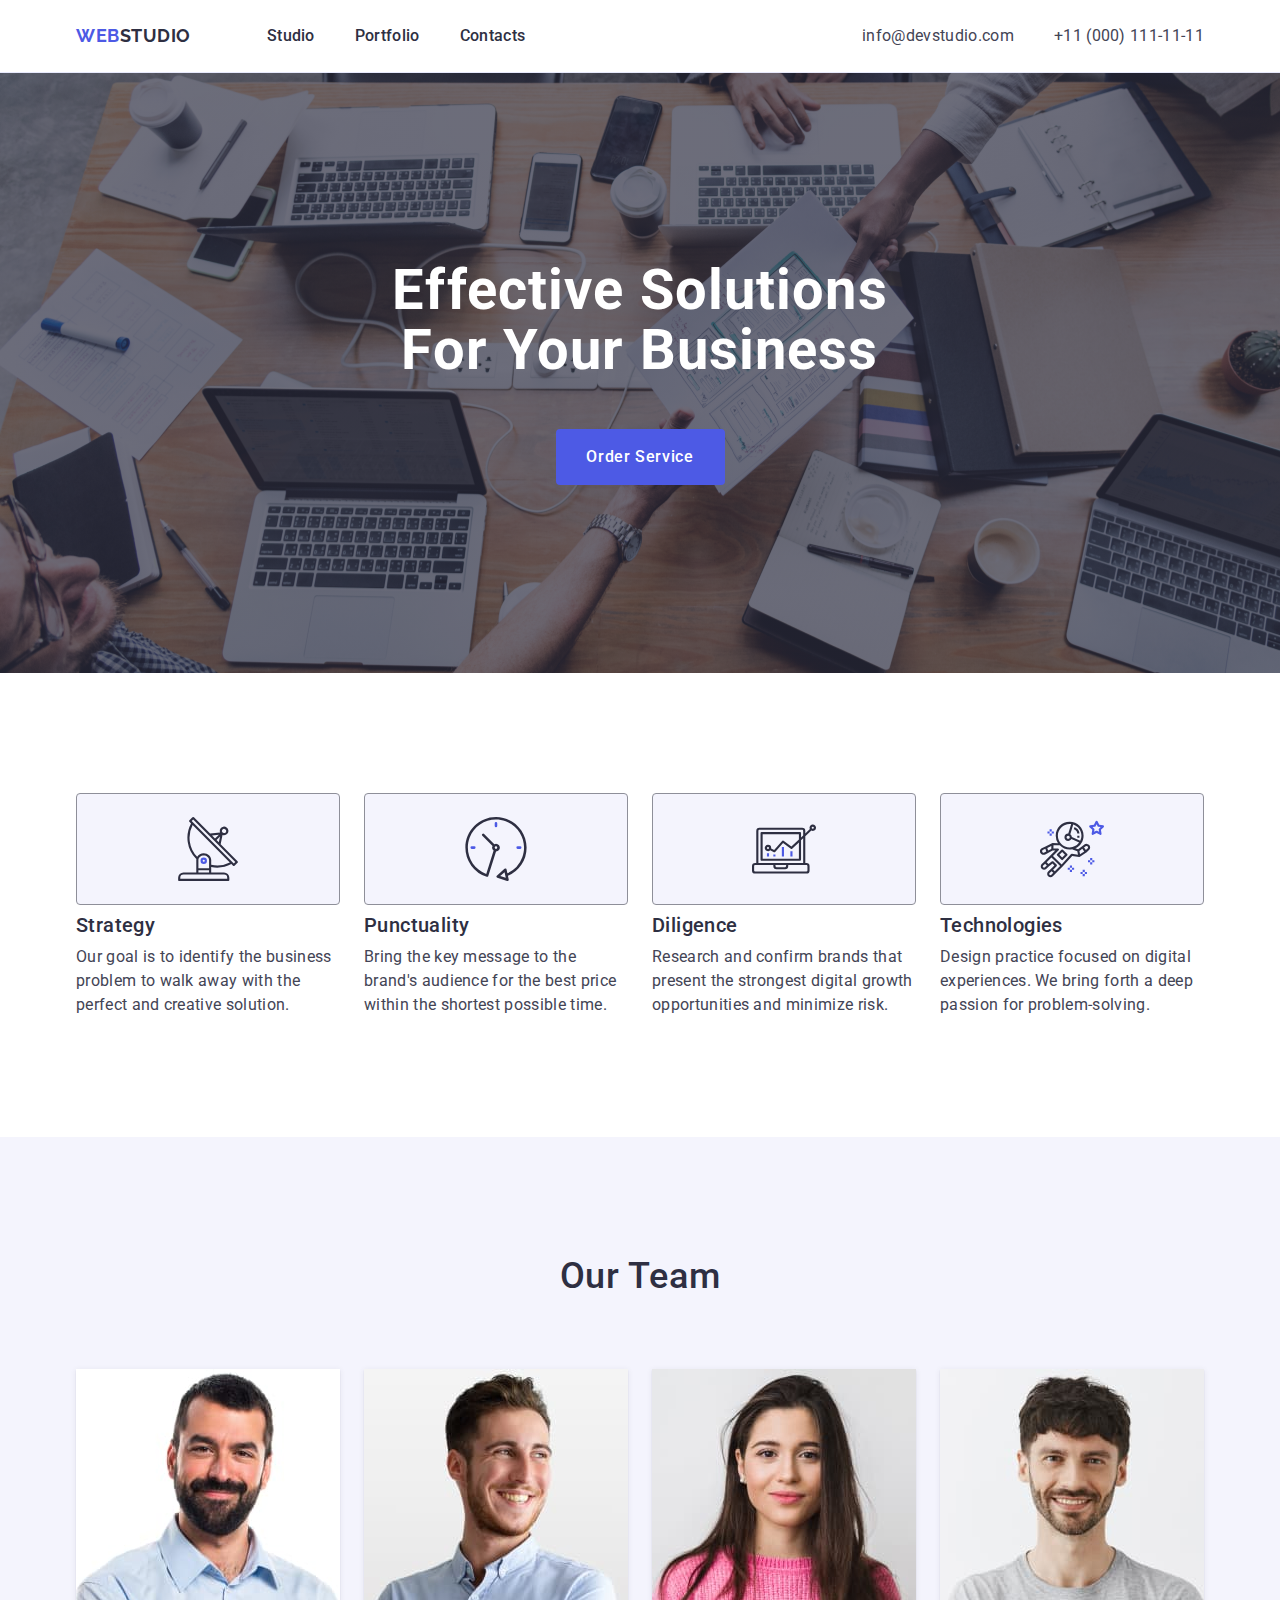
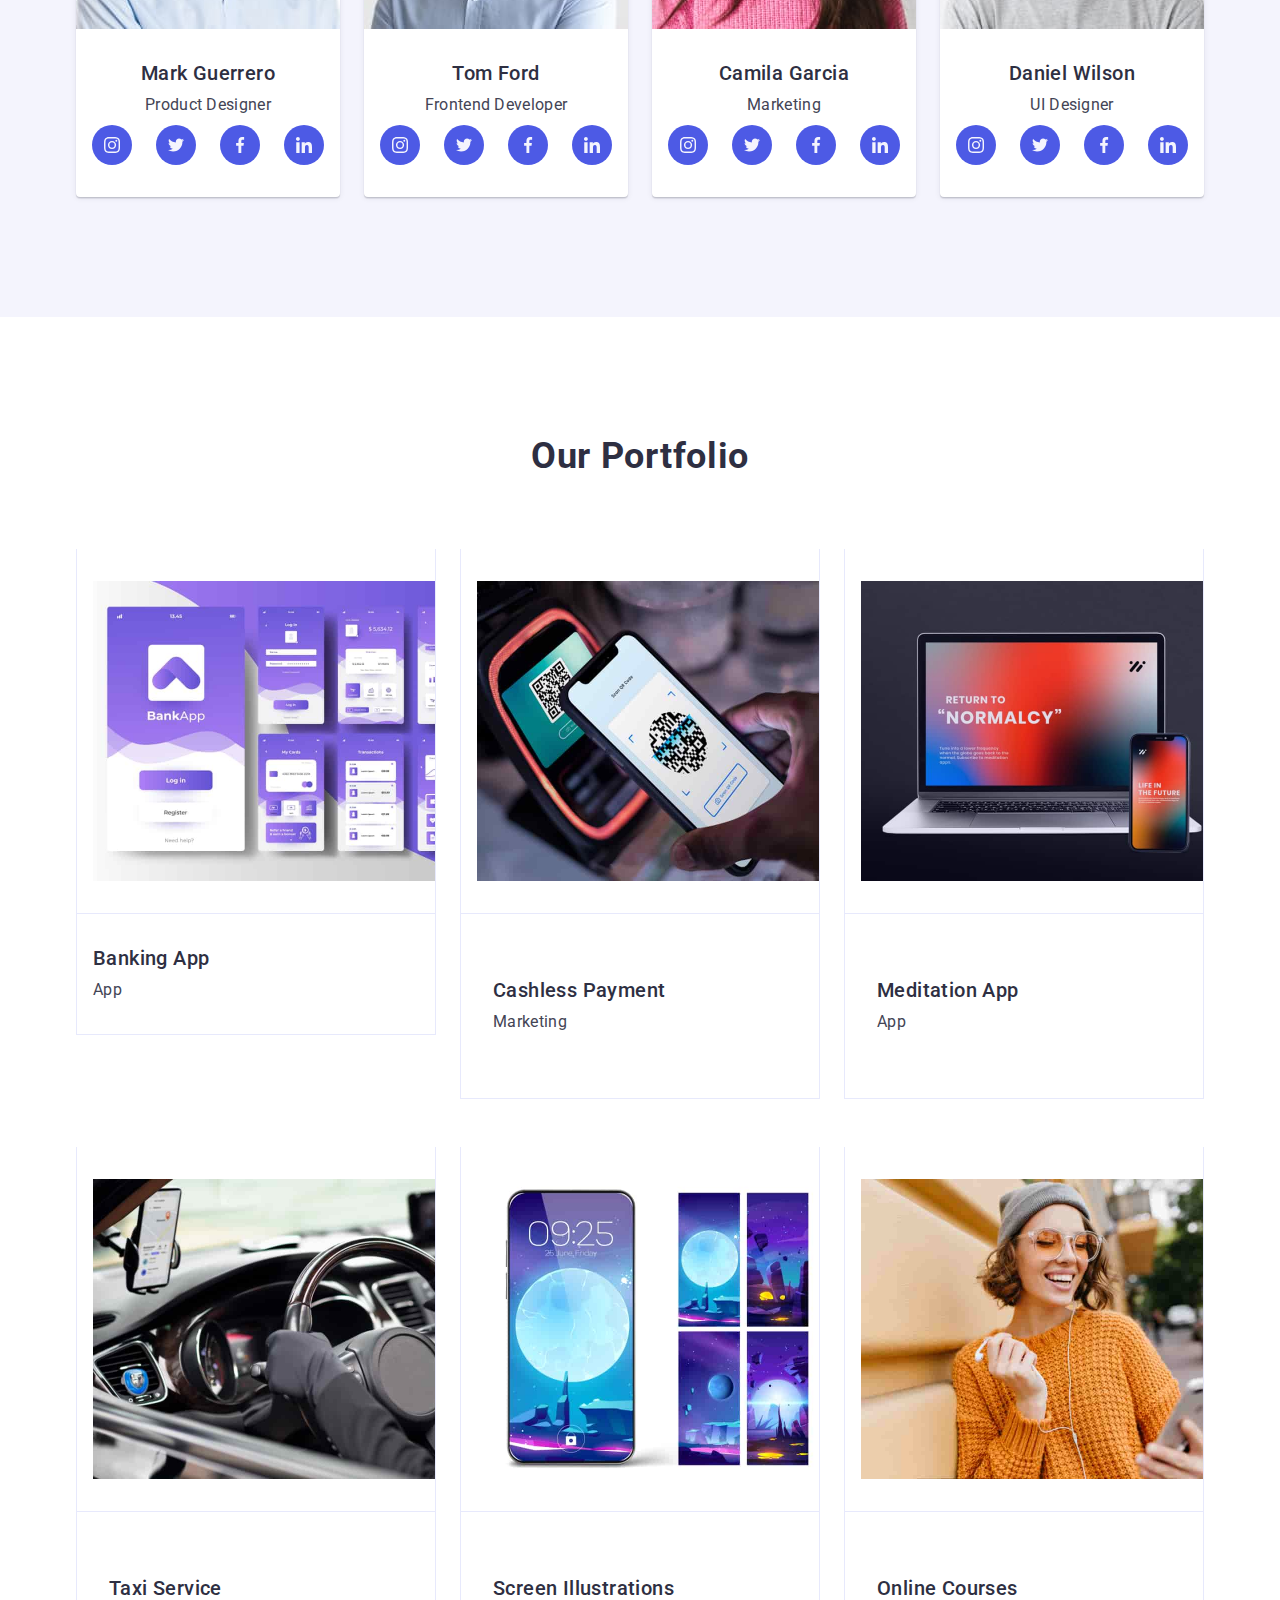
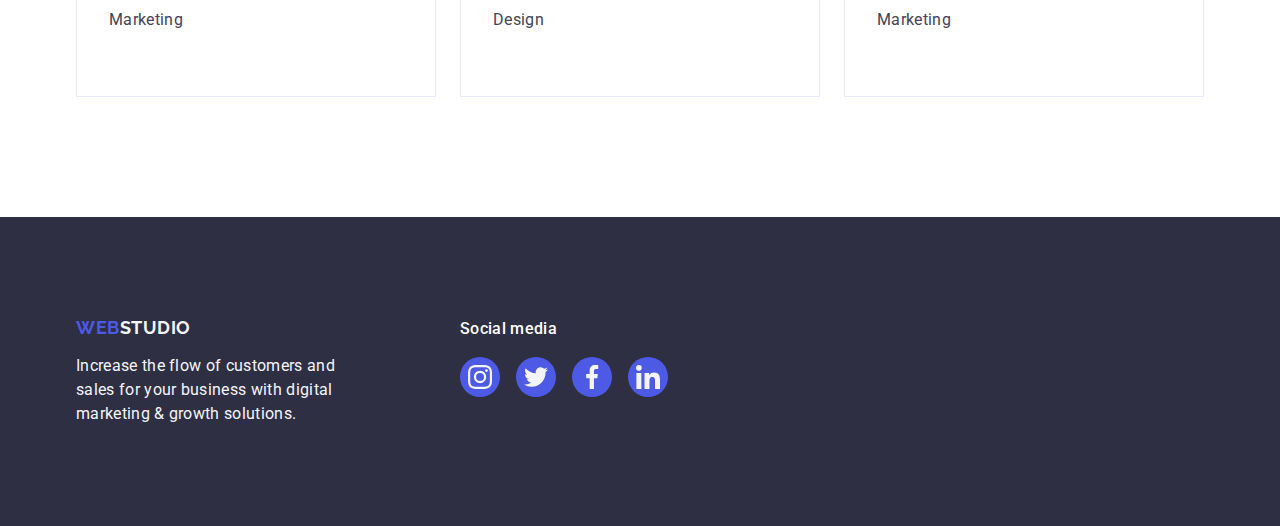
==== commit fd02b7dd: "modified CSS and HTML" ====
--- a/index.html
+++ b/index.html
@@ -1,400 +1,480 @@
 <!DOCTYPE html>
 <html lang="en">
-
-<head>
-  <meta charset="UTF-8" />
-  <meta name="viewport" content="width=device-width, initial-scale=1.0" />
-  <title>Main Page</title>
-  <!-- Fonts -->
-  <link rel="preconnect" href="https://fonts.googleapis.com" />
-  <link rel="preconnect" href="https://fonts.gstatic.com" crossorigin />
-  <link href="https://fonts.googleapis.com/css2?family=Raleway:wght@700&family=Roboto:wght@400;500&display=swap"
-    rel="stylesheet" />
-  <!-- нормалізатор -->
-  <link rel="stylesheet" href="https://cdn.jsdelivr.net/npm/modern-normalize@3.0.1/modern-normalize.min.css" />
-  <!-- мої стилі -->
-  <link rel="stylesheet" href="./css/styles.css" />
-</head>
-
-<body>
-  <!-- Header Section -->
-  <header class="header">
-    <div class="header-container container">
-      <nav class="header-nav">
-        <a class="header-logo" href="index.html">
-          WEB<span class="span-logo-dark">Studio</span>
-        </a>
-        <ul class="header-nav-list">
-          <li class="nav-item">
-            <a class="nav-link" href="./index.html">Studio</a>
-          </li>
-          <li class="nav-item">
-            <a class="nav-link" href="">Portfolio</a>
-          </li>
-          <li class="nav-item">
-            <a class="nav-link" href="">Contacts</a>
-          </li>
-        </ul>
-      </nav>
-      <address class="header-contact">
-        <ul class="contact-list">
-          <li class="contact-item">
-            <a class="contact-link" href="mailto:info@devstudio.com">info@devstudio.com</a>
-          </li>
-          <li>
-            <a class="contact-link" href="tel:+110001111111">+11 (000) 111-11-11</a>
-          </li>
-        </ul>
-      </address>
-    </div>
-  </header>
-  <!-- #endregion Header -->
-
-  <!-- #region Main-->
-  <main>
-    <!-- #region Hero -->
-    <section class="hero-section">
-      <div class="container">
-        <h1 class="hero-title">Effective Solutions for Your Business</h1>
-        <button class="hero-btn" type="button">Order Service</button>
+  <head>
+    <meta charset="UTF-8" />
+    <meta name="viewport" content="width=device-width, initial-scale=1.0" />
+    <title>Main Page</title>
+    <!-- Fonts -->
+    <link rel="preconnect" href="https://fonts.googleapis.com" />
+    <link rel="preconnect" href="https://fonts.gstatic.com" crossorigin />
+    <link
+      href="https://fonts.googleapis.com/css2?family=Raleway:wght@700&family=Roboto:wght@400;500&display=swap"
+      rel="stylesheet"
+    />
+    <!-- нормалізатор -->
+    <link
+      rel="stylesheet"
+      href="https://cdn.jsdelivr.net/npm/modern-normalize@3.0.1/modern-normalize.min.css"
+    />
+    <!-- мої стилі -->
+    <link rel="stylesheet" href="./css/styles.css" />
+  </head>
+
+  <body>
+    <!-- Header Section -->
+    <header class="header">
+      <div class="header-container container">
+        <nav class="header-nav">
+          <a class="header-logo" href="index.html">
+            WEB<span class="span-logo-dark">Studio</span>
+          </a>
+          <ul class="header-nav-list">
+            <li class="nav-item">
+              <a class="nav-link" href="./index.html">Studio</a>
+            </li>
+            <li class="nav-item">
+              <a class="nav-link" href="">Portfolio</a>
+            </li>
+            <li class="nav-item">
+              <a class="nav-link" href="">Contacts</a>
+            </li>
+          </ul>
+        </nav>
+        <address class="header-contact">
+          <ul class="contact-list">
+            <li class="contact-item">
+              <a class="contact-link" href="mailto:info@devstudio.com"
+                >info@devstudio.com</a
+              >
+            </li>
+            <li>
+              <a class="contact-link" href="tel:+110001111111"
+                >+11 (000) 111-11-11</a
+              >
+            </li>
+          </ul>
+        </address>
       </div>
-    </section>
-
-    <!-- #endregion Hero -->
-
-    <!-- #region Benefits -->
-    <section class="benefits">
-      <div class="container">
-        <h2 class="visually-hidden">Section BENEFITS</h2>
-        <ul class="benefits-list">
-          <li class="benefits-item">
-            <div class="benefits-images">
-              <svg class="icons" width="64" height="64">
-                <use href="./images/icons.svg#icon-antenna"></use>
-              </svg>
-            </div>
-            <h3 class="benefits-title">Strategy</h3>
-            <p class="benefits-desc">
-              Our goal is to identify the business problem to walk away with
-              the perfect and creative solution.
-            </p>
-          </li>
-
-          <li class="benefits-item">
-            <div class="benefits-images">
-              <svg class="icons" width="64" height="64">
-                <use href="./images/icons.svg#icon-clock"></use>
-              </svg>
-            </div>
-            <h3 class="benefits-title">Punctuality</h3>
-            <p class="benefits-desc">
-              Bring the key message to the brand's audience for the best price
-              within the shortest possible time.
-            </p>
-          </li>
-
-          <li class="benefits-item">
-            <div class="benefits-images">
-              <svg class="icons" width="64" height="64">
-                <use href="./images/icons.svg#icon-diagram"></use>
-              </svg>
-            </div>
-            <h3 class="benefits-title">Diligence</h3>
-            <p class="benefits-desc">
-              Research and confirm brands that present the strongest digital
-              growth opportunities and minimize risk.
-            </p>
-          </li>
-
-          <li class="benefits-item">
-            <div class="benefits-images">
-              <svg class="icons" width="64" height="64">
-                <use href="./images/icons.svg#icon-astronaut"></use>
-              </svg>
-            </div>
-            <h3 class="benefits-title">Technologies</h3>
-            <p class="benefits-desc">
-              Design practice focused on digital experiences. We bring forth a
-              deep passion for problem-solving.
-            </p>
-          </li>
-        </ul>
+    </header>
+    <!-- #endregion Header -->
+
+    <!-- #region Main-->
+    <main>
+      <!-- #region Hero -->
+      <section class="hero-section">
+        <div class="container">
+          <h1 class="hero-title">Effective Solutions for Your Business</h1>
+          <button class="hero-btn" type="button">Order Service</button>
+        </div>
+      </section>
+
+      <!-- #endregion Hero -->
+
+      <!-- #region Benefits -->
+      <section class="benefits">
+        <div class="container">
+          <h2 class="visually-hidden">Section BENEFITS</h2>
+          <ul class="benefits-list">
+            <li class="benefits-item">
+              <div class="benefits-images">
+                <svg class="icons" width="64" height="64">
+                  <use href="./images/icons.svg#icon-antenna"></use>
+                </svg>
+              </div>
+              <h3 class="benefits-title">Strategy</h3>
+              <p class="benefits-desc">
+                Our goal is to identify the business problem to walk away with
+                the perfect and creative solution.
+              </p>
+            </li>
+
+            <li class="benefits-item">
+              <div class="benefits-images">
+                <svg class="icons" width="64" height="64">
+                  <use href="./images/icons.svg#icon-clock"></use>
+                </svg>
+              </div>
+              <h3 class="benefits-title">Punctuality</h3>
+              <p class="benefits-desc">
+                Bring the key message to the brand's audience for the best price
+                within the shortest possible time.
+              </p>
+            </li>
+
+            <li class="benefits-item">
+              <div class="benefits-images">
+                <svg class="icons" width="64" height="64">
+                  <use href="./images/icons.svg#icon-diagram"></use>
+                </svg>
+              </div>
+              <h3 class="benefits-title">Diligence</h3>
+              <p class="benefits-desc">
+                Research and confirm brands that present the strongest digital
+                growth opportunities and minimize risk.
+              </p>
+            </li>
+
+            <li class="benefits-item">
+              <div class="benefits-images">
+                <svg class="icons" width="64" height="64">
+                  <use href="./images/icons.svg#icon-astronaut"></use>
+                </svg>
+              </div>
+              <h3 class="benefits-title">Technologies</h3>
+              <p class="benefits-desc">
+                Design practice focused on digital experiences. We bring forth a
+                deep passion for problem-solving.
+              </p>
+            </li>
+          </ul>
+        </div>
+      </section>
+      <!-- #endregion Benefits -->
+
+      <!-- #region Our Team -->
+      <section class="our-team">
+        <div class="container">
+          <h2 class="section-team-title">Our Team</h2>
+          <ul class="team-list">
+            <li class="team-item">
+              <img
+                src="./images/our-team/team-card-1.jpg"
+                alt="team-card-1"
+                width="264"
+              />
+              <div class="team-info">
+                <h3 class="team-title">Mark Guerrero</h3>
+                <p class="team-desc">Product Designer</p>
+                <ul class="icon-team">
+                  <li class="icon-list">
+                    <a href="#instagram" class="social-link">
+                      <svg class="social-icons" width="16" height="16">
+                        <use href="./images/icons.svg#icon-instagram"></use>
+                      </svg>
+                    </a>
+                  </li>
+                  <li class="icon-list">
+                    <a href="#twitter" class="social-link">
+                      <svg class="social-icons" width="16" height="16">
+                        <use href="./images/icons.svg#icon-twitter"></use>
+                      </svg>
+                    </a>
+                  </li>
+                  <li class="icon-list">
+                    <a href="#facebook" class="social-link">
+                      <svg class="social-icons" width="16" height="16">
+                        <use href="./images/icons.svg#icon-facebook"></use>
+                      </svg>
+                    </a>
+                  </li>
+                  <li class="icon-list">
+                    <a href="#linkedin" class="social-link">
+                      <svg class="social-icons" width="16" height="16">
+                        <use href="./images/icons.svg#icon-linkedin"></use>
+                      </svg>
+                    </a>
+                  </li>
+                </ul>
+              </div>
+            </li>
+
+            <li class="team-item">
+              <img
+                src="./images/our-team/team-card-2.jpg"
+                alt="team-card-2"
+                width="264"
+              />
+              <div class="team-info">
+                <h3 class="team-title">Tom Ford</h3>
+                <p class="team-desc">Frontend Developer</p>
+                <ul class="icon-team">
+                  <li class="icon-list">
+                    <a href="#instagram" class="social-link">
+                      <svg class="social-icons" width="16" height="16">
+                        <use href="./images/icons.svg#icon-instagram"></use>
+                      </svg>
+                    </a>
+                  </li>
+                  <li class="icon-list">
+                    <a href="#twitter" class="social-link">
+                      <svg class="social-icons" width="16" height="16">
+                        <use href="./images/icons.svg#icon-twitter"></use>
+                      </svg>
+                    </a>
+                  </li>
+                  <li class="icon-list">
+                    <a href="#facebook" class="social-link">
+                      <svg class="social-icons" width="16" height="16">
+                        <use href="./images/icons.svg#icon-facebook"></use>
+                      </svg>
+                    </a>
+                  </li>
+                  <li class="icon-list">
+                    <a href="#linkedin" class="social-link">
+                      <svg class="social-icons" width="16" height="16">
+                        <use href="./images/icons.svg#icon-linkedin"></use>
+                      </svg>
+                    </a>
+                  </li>
+                </ul>
+              </div>
+            </li>
+            <li class="team-item">
+              <img
+                src="./images/our-team/team-card-3.jpg"
+                alt="team-card-3"
+                width="264"
+              />
+              <div class="team-info">
+                <h3 class="team-title">Camila Garcia</h3>
+                <p class="team-desc">Marketing</p>
+                <ul class="icon-team">
+                  <li class="icon-list">
+                    <a href="#instagram" class="social-link">
+                      <svg class="social-icons" width="16" height="16">
+                        <use href="./images/icons.svg#icon-instagram"></use>
+                      </svg>
+                    </a>
+                  </li>
+                  <li class="icon-list">
+                    <a href="#twitter" class="social-link">
+                      <svg class="social-icons" width="16" height="16">
+                        <use href="./images/icons.svg#icon-twitter"></use>
+                      </svg>
+                    </a>
+                  </li>
+                  <li class="icon-list">
+                    <a href="#facebook" class="social-link">
+                      <svg class="social-icons" width="16" height="16">
+                        <use href="./images/icons.svg#icon-facebook"></use>
+                      </svg>
+                    </a>
+                  </li>
+                  <li class="icon-list">
+                    <a href="#linkedin" class="social-link">
+                      <svg class="social-icons" width="16" height="16">
+                        <use href="./images/icons.svg#icon-linkedin"></use>
+                      </svg>
+                    </a>
+                  </li>
+                </ul>
+              </div>
+            </li>
+            <li class="team-item">
+              <img
+                src="./images/our-team/team-card-4.jpg"
+                alt="team-card-4"
+                width="264"
+              />
+              <div class="team-info">
+                <h3 class="team-title">Daniel Wilson</h3>
+                <p class="team-desc">UI Designer</p>
+                <ul class="icon-team">
+                  <li class="icon-list">
+                    <a href="#instagram" class="social-link">
+                      <svg class="social-icons" width="16" height="16">
+                        <use href="./images/icons.svg#icon-instagram"></use>
+                      </svg>
+                    </a>
+                  </li>
+                  <li class="icon-list">
+                    <a href="#twitter" class="social-link">
+                      <svg class="social-icons" width="16" height="16">
+                        <use href="./images/icons.svg#icon-twitter"></use>
+                      </svg>
+                    </a>
+                  </li>
+                  <li class="icon-list">
+                    <a href="#facebook" class="social-link">
+                      <svg class="social-icons" width="16" height="16">
+                        <use href="./images/icons.svg#icon-facebook"></use>
+                      </svg>
+                    </a>
+                  </li>
+                  <li class="icon-list">
+                    <a href="#linkedin" class="social-link">
+                      <svg class="social-icons" width="16" height="16">
+                        <use href="./images/icons.svg#icon-linkedin"></use>
+                      </svg>
+                    </a>
+                  </li>
+                </ul>
+              </div>
+            </li>
+          </ul>
+        </div>
+      </section>
+      <!-- #endregion Our Team -->
+
+      <!-- #region Our Portfolio -->
+      <section class="portfolio">
+        <div class="container">
+          <h2 class="section-portfolio-title">Our Portfolio</h2>
+          <ul class="portfolio-list">
+            <li class="portfolio-item">
+              <div class="portfolio-container">
+                <img
+                  src="./images/our-portfolio/banking-app.jpg"
+                  alt="demonstration of various windows Menu Bank Applications"
+                  width="360"
+                />
+                <p class="cover-text">
+                  14 Stylish and User-Friendly App Design Concepts · Task
+                  Manager App · Calorie Tracker App · Exotic Fruit Ecommerce App
+                  · Cloud Storage App
+                </p>
+              </div>
+              <div class="card-portfolio">
+                <h3 class="portfolio-title">Banking App</h3>
+                <p class="portfolio-desc">App</p>
+              </div>
+            </li>
+            <li class="portfolio-item">
+              <div class="portfolio-container">
+                <img
+                  src="./images/our-portfolio/cashless-payment.jpg"
+                  alt="A phone scanning a QR code for cashless payment"
+                  width="360"
+                />
+                <p class="cover-text">
+                  14 Stylish and User-Friendly App Design Concepts · Task
+                  Manager App · Calorie Tracker App · Exotic Fruit Ecommerce App
+                  · Cloud Storage App
+                </p>
+              </div>
+
+              <div class="portfolio-container">
+                <h3 class="portfolio-title">Cashless Payment</h3>
+                <p class="portfolio-desc">Marketing</p>
+              </div>
+            </li>
+            <li class="portfolio-item">
+              <div class="portfolio-container">
+                <img
+                  src="./images/our-portfolio/meditation-app.jpg"
+                  alt="laptop and phone with the same image"
+                  width="360"
+                />
+                <p class="cover-text">
+                  14 Stylish and User-Friendly App Design Concepts · Task
+                  Manager App · Calorie Tracker App · Exotic Fruit Ecommerce App
+                  · Cloud Storage App
+                </p>
+              </div>
+              <div class="portfolio-container">
+                <h3 class="portfolio-title">Meditation App</h3>
+                <p class="portfolio-desc">App</p>
+              </div>
+            </li>
+            <li class="portfolio-item">
+              <div class="portfolio-container">
+                <img
+                  src="./images/our-portfolio/taxi-service.jpg"
+                  alt="car interior with driver ready for travel"
+                  width="360"
+                />
+                <p class="cover-text">
+                  14 Stylish and User-Friendly App Design Concepts · Task
+                  Manager App · Calorie Tracker App · Exotic Fruit Ecommerce App
+                  · Cloud Storage App
+                </p>
+              </div>
+              <div class="portfolio-container">
+                <h3 class="portfolio-title">Taxi Service</h3>
+                <p class="portfolio-desc">Marketing</p>
+              </div>
+            </li>
+            <li class="portfolio-item">
+              <div class="portfolio-container">
+                <img
+                  src="./images/our-portfolio/screen-illustrations.jpg"
+                  alt="beautiful pictures images of the moon on phone screens"
+                  width="360"
+                />
+                <p class="cover-text">
+                  14 Stylish and User-Friendly App Design Concepts · Task
+                  Manager App · Calorie Tracker App · Exotic Fruit Ecommerce App
+                  · Cloud Storage App
+                </p>
+              </div>
+              <div class="portfolio-container">
+                <h3 class="portfolio-title">Screen Illustrations</h3>
+                <p class="portfolio-desc">Design</p>
+              </div>
+            </li>
+            <li class="portfolio-item">
+              <div class="portfolio-container">
+                <img
+                  src="./images/our-portfolio/online-courses.jpg"
+                  alt="Online-Courses"
+                  width="360"
+                />
+                <p class="cover-text">
+                  14 Stylish and User-Friendly App Design Concepts · Task
+                  Manager App · Calorie Tracker App · Exotic Fruit Ecommerce App
+                  · Cloud Storage App
+                </p>
+              </div>
+              <div class="portfolio-container">
+                <h3 class="portfolio-title">Online Courses</h3>
+                <p class="portfolio-desc">Marketing</p>
+              </div>
+            </li>
+          </ul>
+        </div>
+      </section>
+      <!-- #endregion Our Portfolio -->
+    </main>
+    <!-- #endregion Main -->
+
+    <!-- #region Footer -->
+    <footer class="footer-section">
+      <div class="container footer-container">
+        <div class="footer-branding">
+          <a class="footer-logo" href="index.html">
+            WEB<span class="span-logo-light">Studio</span>
+          </a>
+          <p class="footer-desc">
+            Increase the flow of customers and sales for your business with
+            digital marketing & growth solutions.
+          </p>
+        </div>
+
+        <div class="footer-social">
+          <p class="social-text">Social media</p>
+          <ul class="icon-footer">
+            <li class="icon-list-footer">
+              <a href="#instagram" class="social-link-footer">
+                <svg class="social-icons-footer" width="24" height="24">
+                  <use href="./images/icons.svg#icon-instagram"></use>
+                </svg>
+              </a>
+            </li>
+            <li class="icon-list-footer">
+              <a href="#twitter" class="social-link-footer">
+                <svg class="social-icons-footer" width="24" height="24">
+                  <use href="./images/icons.svg#icon-twitter"></use>
+                </svg>
+              </a>
+            </li>
+            <li class="icon-list-footer">
+              <a href="#facebook" class="social-link-footer">
+                <svg class="social-icons-footer" width="24" height="24">
+                  <use href="./images/icons.svg#icon-facebook"></use>
+                </svg>
+              </a>
+            </li>
+            <li class="icon-list-footer">
+              <a href="#linkedin" class="social-link-footer">
+                <svg class="social-icons-footer" width="24" height="24">
+                  <use href="./images/icons.svg#icon-linkedin"></use>
+                </svg>
+              </a>
+            </li>
+          </ul>
+        </div>
       </div>
-    </section>
-    <!-- #endregion Benefits -->
-
-    <!-- #region Our Team -->
-    <section class="our-team">
-      <div class="container">
-        <h2 class="section-team-title">Our Team</h2>
-        <ul class="team-list">
-          <li class="team-item">
-            <img src="./images/our-team/team-card-1.jpg" alt="team-card-1" width="264" />
-            <div class="team-info">
-              <h3 class="team-title">Mark Guerrero</h3>
-              <p class="team-desc">Product Designer</p>
-              <ul class="icon-team">
-                <li class="icon-list">
-                  <a href="#instagram" class="social-link">
-                    <svg class="social-icons" width="16" height="16">
-                      <use href="./images/icons.svg#icon-instagram"></use>
-                    </svg>
-                  </a>
-                </li>
-                <li class="icon-list">
-                  <a href="#twitter" class="social-link">
-                    <svg class="social-icons" width="16" height="16">
-                      <use href="./images/icons.svg#icon-twitter"></use>
-                    </svg>
-                  </a>
-                </li>
-                <li class="icon-list">
-                  <a href="#facebook" class="social-link">
-                    <svg class="social-icons" width="16" height="16">
-                      <use href="./images/icons.svg#icon-facebook"></use>
-                    </svg>
-                  </a>
-                </li>
-                <li class="icon-list">
-                  <a href="#linkedin" class="social-link">
-                    <svg class="social-icons" width="16" height="16">
-                      <use href="./images/icons.svg#icon-linkedin"></use>
-
-                    </svg>
-                  </a>
-                </li>
-              </ul>
-            </div>
-          </li>
-
-
-          <li class="team-item">
-            <img src="./images/our-team/team-card-2.jpg" alt="team-card-2" width="264" />
-            <div class="team-info">
-              <h3 class="team-title">Tom Ford</h3>
-              <p class="team-desc">Frontend Developer</p>
-              <ul class="icon-team">
-                <li class="icon-list">
-                  <a href="#instagram" class="social-link">
-                    <svg class="social-icons" width="16" height="16">
-                      <use href="./images/icons.svg#icon-instagram"></use>
-                    </svg>
-                  </a>
-                </li>
-                <li class="icon-list">
-                  <a href="#twitter" class="social-link">
-                    <svg class="social-icons" width="16" height="16">
-                      <use href="./images/icons.svg#icon-twitter"></use>
-                    </svg>
-                  </a>
-                </li>
-                <li class="icon-list">
-                  <a href="#facebook" class="social-link">
-                    <svg class="social-icons" width="16" height="16">
-                      <use href="./images/icons.svg#icon-facebook"></use>
-                    </svg>
-                  </a>
-                </li>
-                <li class="icon-list">
-                  <a href="#linkedin" class="social-link">
-                    <svg class="social-icons" width="16" height="16">
-                      <use href="./images/icons.svg#icon-linkedin"></use>
-                    </svg>
-                  </a>
-                </li>
-              </ul>
-            </div>
-          </li>
-          <li class="team-item">
-            <img src="./images/our-team/team-card-3.jpg" alt="team-card-3" width="264" />
-            <div class="team-info">
-              <h3 class="team-title">Camila Garcia</h3>
-              <p class="team-desc">Marketing</p>
-              <ul class="icon-team">
-                <li class="icon-list">
-                  <a href="#instagram" class="social-link">
-                    <svg class="social-icons" width="16" height="16">
-                      <use href="./images/icons.svg#icon-instagram"></use>
-                    </svg>
-                  </a>
-                </li>
-                <li class="icon-list">
-                  <a href="#twitter" class="social-link">
-                    <svg class="social-icons" width="16" height="16">
-                      <use href="./images/icons.svg#icon-twitter"></use>
-                    </svg>
-                  </a>
-                </li>
-                <li class="icon-list">
-                  <a href="#facebook" class="social-link">
-                    <svg class="social-icons" width="16" height="16">
-                      <use href="./images/icons.svg#icon-facebook"></use>
-                    </svg>
-                  </a>
-                </li>
-                <li class="icon-list">
-                  <a href="#linkedin" class="social-link">
-                    <svg class="social-icons" width="16" height="16">
-                      <use href="./images/icons.svg#icon-linkedin"></use>
-                    </svg>
-                  </a>
-                </li>
-              </ul>
-            </div>
-          </li>
-          <li class="team-item">
-            <img src="./images/our-team/team-card-4.jpg" alt="team-card-4" width="264" />
-            <div class="team-info">
-              <h3 class="team-title">Daniel Wilson</h3>
-              <p class="team-desc">UI Designer</p>
-              <ul class="icon-team">
-                <li class="icon-list">
-                  <a href="#instagram" class="social-link">
-                    <svg class="social-icons" width="16" height="16">
-                      <use href="./images/icons.svg#icon-instagram"></use>
-                    </svg>
-                  </a>
-                </li>
-                <li class="icon-list">
-                  <a href="#twitter" class="social-link">
-                    <svg class="social-icons" width="16" height="16">
-                      <use href="./images/icons.svg#icon-twitter"></use>
-                    </svg>
-                  </a>
-                </li>
-                <li class="icon-list">
-                  <a href="#facebook" class="social-link">
-                    <svg class="social-icons" width="16" height="16">
-                      <use href="./images/icons.svg#icon-facebook"></use>
-                    </svg>
-                  </a>
-                </li>
-                <li class="icon-list">
-                  <a href="#linkedin" class="social-link">
-                    <svg class="social-icons" width="16" height="16">
-                      <use href="./images/icons.svg#icon-linkedin"></use>
-                    </svg>
-                  </a>
-                </li>
-              </ul>
-            </div>
-          </li>
-        </ul>
-      </div>
-    </section>
-    <!-- #endregion Our Team -->
-
-    <!-- #region Our Portfolio -->
-    <section class="portfolio">
-      <div class="container">
-        <h2 class="section-portfolio-title">Our Portfolio</h2>
-        <ul class="portfolio-list">
-          <li class="portfolio-item">
-            <img src="./images/our-portfolio/banking-app.jpg"
-              alt="demonstration of various windows Menu Bank Applications" width="360" />
-            <div class="portfolio-container">
-              <h3 class="portfolio-title">Banking App</h3>
-              <p class="portfolio-desc">App</p>
-            </div>
-          </li>
-          <li class="portfolio-item">
-            <img src="./images/our-portfolio/cashless-payment.jpg" alt="A phone scanning a QR code for cashless payment"
-              width="360" />
-            <div class="portfolio-container">
-              <h3 class="portfolio-title">Cashless Payment</h3>
-              <p class="portfolio-desc">Marketing</p>
-            </div>
-          </li>
-          <li class="portfolio-item">
-            <img src="./images/our-portfolio/meditation-app.jpg" alt="laptop and phone with the same image"
-              width="360" />
-            <div class="portfolio-container">
-              <h3 class="portfolio-title">Meditation App</h3>
-              <p class="portfolio-desc">App</p>
-            </div>
-          </li>
-          <li class="portfolio-item">
-            <img src="./images/our-portfolio/taxi-service.jpg" alt="car interior with driver ready for travel"
-              width="360" />
-            <div class="portfolio-container">
-              <h3 class="portfolio-title">Taxi Service</h3>
-              <p class="portfolio-desc">Marketing</p>
-            </div>
-          </li>
-          <li class="portfolio-item">
-            <img src="./images/our-portfolio/screen-illustrations.jpg"
-              alt="beautiful pictures images of the moon on phone screens" width="360" />
-            <div class="portfolio-container">
-              <h3 class="portfolio-title">Screen Illustrations</h3>
-              <p class="portfolio-desc">Design</p>
-            </div>
-          </li>
-          <li class="portfolio-item">
-            <img src="./images/our-portfolio/online-courses.jpg" alt="Online-Courses" width="360" />
-            <div class="portfolio-container">
-              <h3 class="portfolio-title">Online Courses</h3>
-              <p class="portfolio-desc">Marketing</p>
-            </div>
-          </li>
-        </ul>
-      </div>
-    </section>
-    <!-- #endregion Our Portfolio -->
-  </main>
-  <!-- #endregion Main -->
-
-  <!-- #region Footer -->
-  <footer class="footer-section">
-    <div class="container footer-container">
-      <div class="footer-branding">
-      <a class="footer-logo" href="index.html">
-        WEB<span class="span-logo-light">Studio</span>
-      </a>
-      <p class="footer-desc">
-        Increase the flow of customers and sales for your business with
-        digital marketing & growth solutions.
-      </p>
-      </div>
-    
-
-
-    <div class="footer-social">
-      <p class="social-text">Social media</p>
-      <ul class="icon-footer">
-        <li class="icon-list-footer">
-          <a href="#instagram" class="social-link-footer">
-            <svg class="social-icons-footer" width="24" height="24">
-              <use href="./images/icons.svg#icon-instagram"></use>
-            </svg>
-          </a>
-        </li>
-        <li class="icon-list-footer">
-          <a href="#twitter" class="social-link-footer">
-            <svg class="social-icons-footer" width="24" height="24">
-              <use href="./images/icons.svg#icon-twitter"></use>
-            </svg>
-          </a>
-        </li>
-        <li class="icon-list-footer">
-          <a href="#facebook" class="social-link-footer">
-            <svg class="social-icons-footer" width="24" height="24">
-              <use href="./images/icons.svg#icon-facebook"></use>
-            </svg>
-          </a>
-        </li>
-        <li class="icon-list-footer">
-          <a href="#linkedin" class="social-link-footer">
-            <svg class="social-icons-footer" width="24" height="24">
-              <use href="./images/icons.svg#icon-linkedin"></use>
-            </svg>
-          </a>
-        </li>
-      </ul>
-    </div>
-    </div>
-
-  </footer>
-  <!-- #endregion Footer -->
-</body>
-
-</html>+    </footer>
+    <!-- #endregion Footer -->
+  </body>
+</html>
--- a/css/styles.css
+++ b/css/styles.css
@@ -1,9 +1,3 @@
-*,
-*::before,
-*::after {
-  box-sizing: border-box;
-}
-
 /* Base */
 body {
   font-family: 'Roboto', sans-serif;
@@ -19,7 +13,8 @@
 h5,
 h6,
 p,
-ul {
+ul,
+p {
   margin: 0;
   padding: 0;
 }
@@ -40,6 +35,8 @@
 /* Header Styles */
 .header {
   border-bottom: 1px solid #e7e9fc;
+  box-shadow: 0 1px 6px 0 rgba(46, 47, 66, 0.08),
+    0 1px 1px 0 rgba(46, 47, 66, 0.16), 0 2px 1px 0 rgba(46, 47, 66, 0.08);
 }
 
 .header-container {
@@ -106,7 +103,7 @@
 
 .contact-list {
   display: flex;
-  gap: 40px
+  gap: 40px;
 }
 
 .contact-link {
@@ -219,7 +216,6 @@
   display: flex;
 }
 
-
 .benefits-title {
   font-weight: 500;
   font-size: 20px;
@@ -267,6 +263,11 @@
   border-radius: 0px 0px 4px 4px;
   text-align: center;
   background-color: #ffffff;
+  padding: 0px 0px 32px 0px;
+  width: 264px;
+  height: 428px;
+  box-shadow: 0 2px 1px 0 rgba(46, 47, 66, 0.08),
+    0 1px 1px 0 rgba(46, 47, 66, 0.16), 0 1px 6px 0 rgba(46, 47, 66, 0.08);
 }
 
 .team-info {
@@ -336,7 +337,7 @@
 
 .section-portfolio-title {
   font-size: 36px;
-  font-weight: 500;
+  font-weight: 700;
   line-height: 1.11;
   text-align: center;
   letter-spacing: 0.02em;
@@ -355,8 +356,30 @@
   row-gap: 48px;
 }
 
+.card-portfolio {
+  border-bottom: 1px solid #e7e9fc;
+  border-left: 1px solid #e7e9fc;
+  border-right: 1px solid #e7e9fc;
+  border-top: none;
+}
+
 .portfolio-item {
   width: calc((100% - 48px) / 3);
+  transition: box-shadow 250ms cubic-bezier(0.4, 0, 0.2, 1);
+}
+
+.portfolio-item:hover .cover-text {
+  transform: translate(0);
+}
+
+.portfolio-item:hover {
+  box-shadow: 0px 1px 6px rgba(46, 47, 66, 0.08),
+    0px 1px 1px rgba(46, 47, 66, 0.16), 0px 2px 1px rgba(46, 47, 66, 0.08);
+}
+
+.portfolio-container {
+  position: relative;
+  overflow: hidden;
 }
 
 .portfolio .portfolio-container {
@@ -372,6 +395,7 @@
   letter-spacing: 0.02em;
   margin-bottom: 8px;
   color: #2e2f42;
+  padding: 32px 0 0 16px;
 }
 
 .portfolio-desc {
@@ -379,6 +403,21 @@
   line-height: 1.5;
   letter-spacing: 0.02em;
   color: #434455;
+  padding: 0 0 32px 16px;
+  font-weight: 400;
+}
+
+.cover-text {
+  position: absolute;
+  top: 0;
+  background-color: #4d5ae5;
+  line-height: 1.5;
+  letter-spacing: 0.02em;
+  color: #f4f4fd;
+  height: 100%;
+  padding: 40px 32px;
+  transform: translateY(100%);
+  transition: transform 250ms cubic-bezier(0.4, 0, 0.2, 1);
 }
 
 /* Footer Section */
@@ -415,16 +454,9 @@
   color: #f4f4fd;
 }
 
-
-
-
 .span-logo-light {
   color: #f4f4fd;
 }
-
-/* .footer-social {
-} */
-
 
 .social-text {
   font-weight: 500;
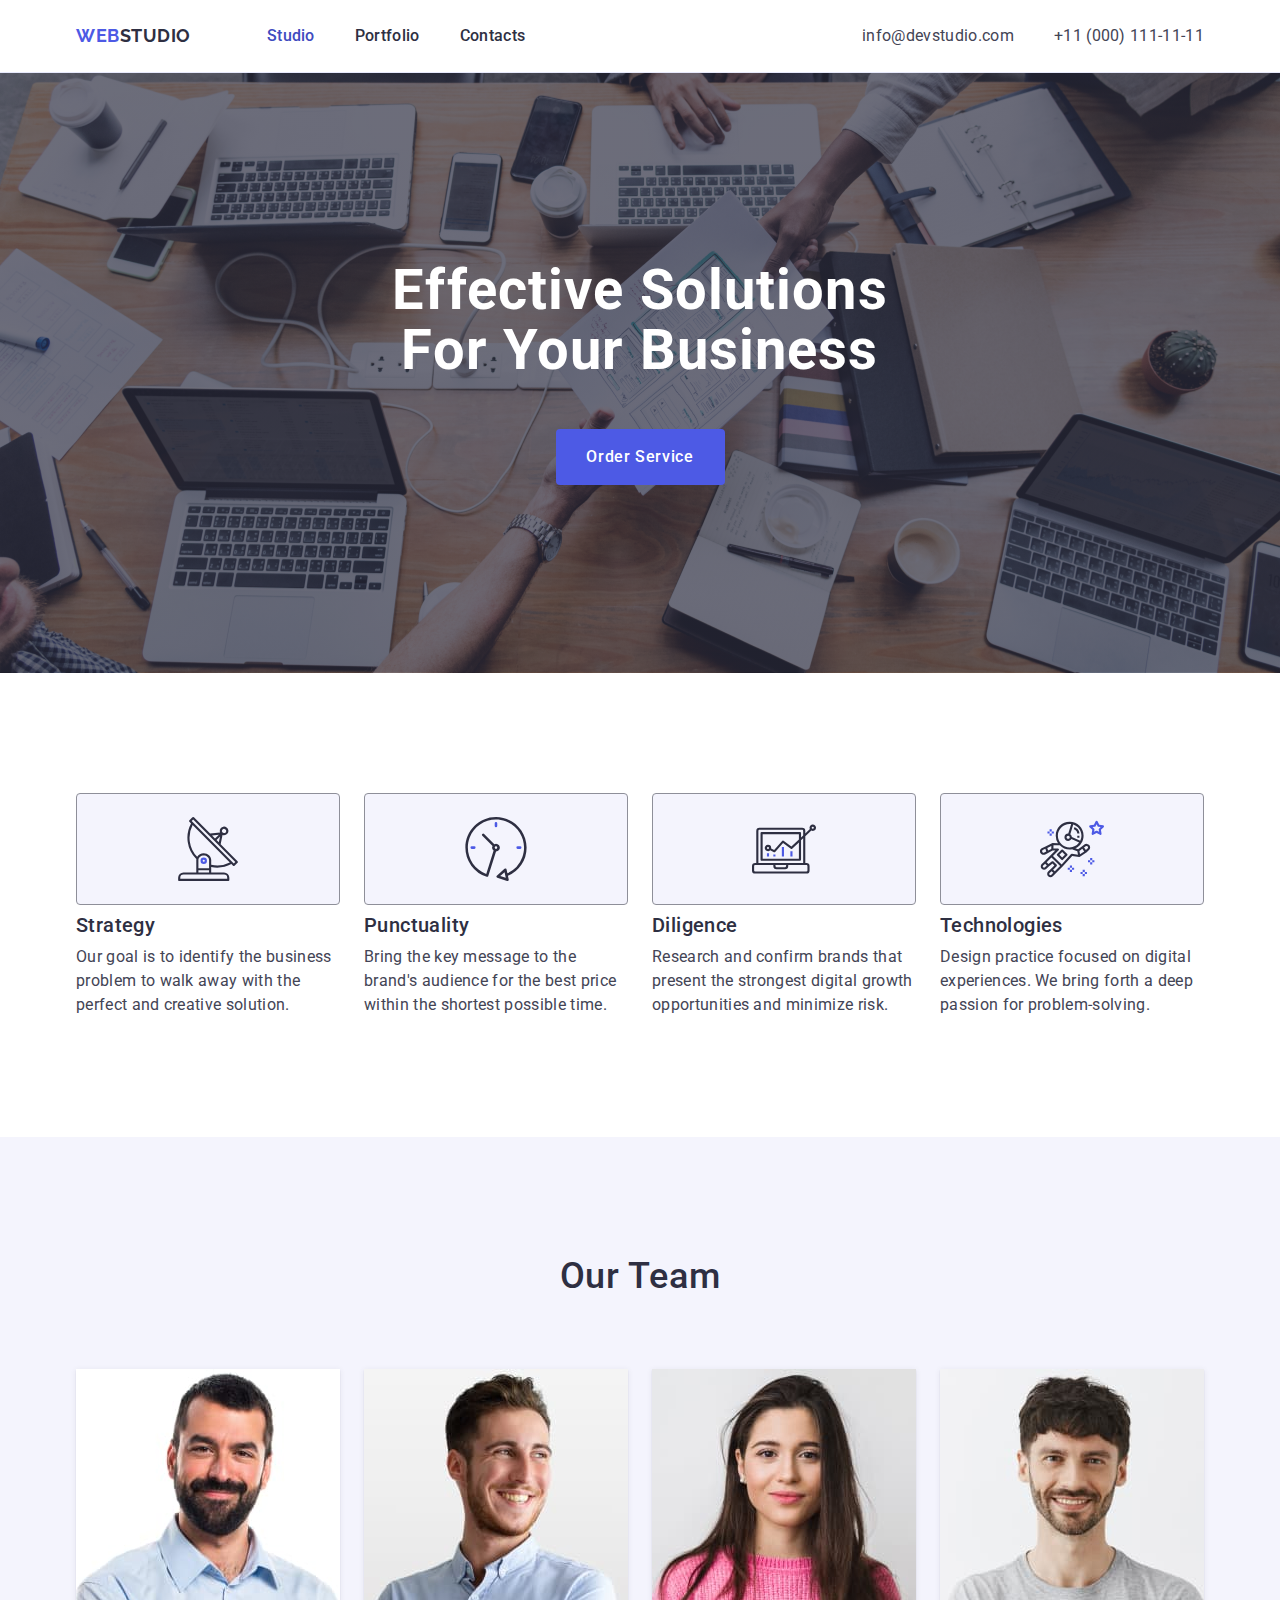
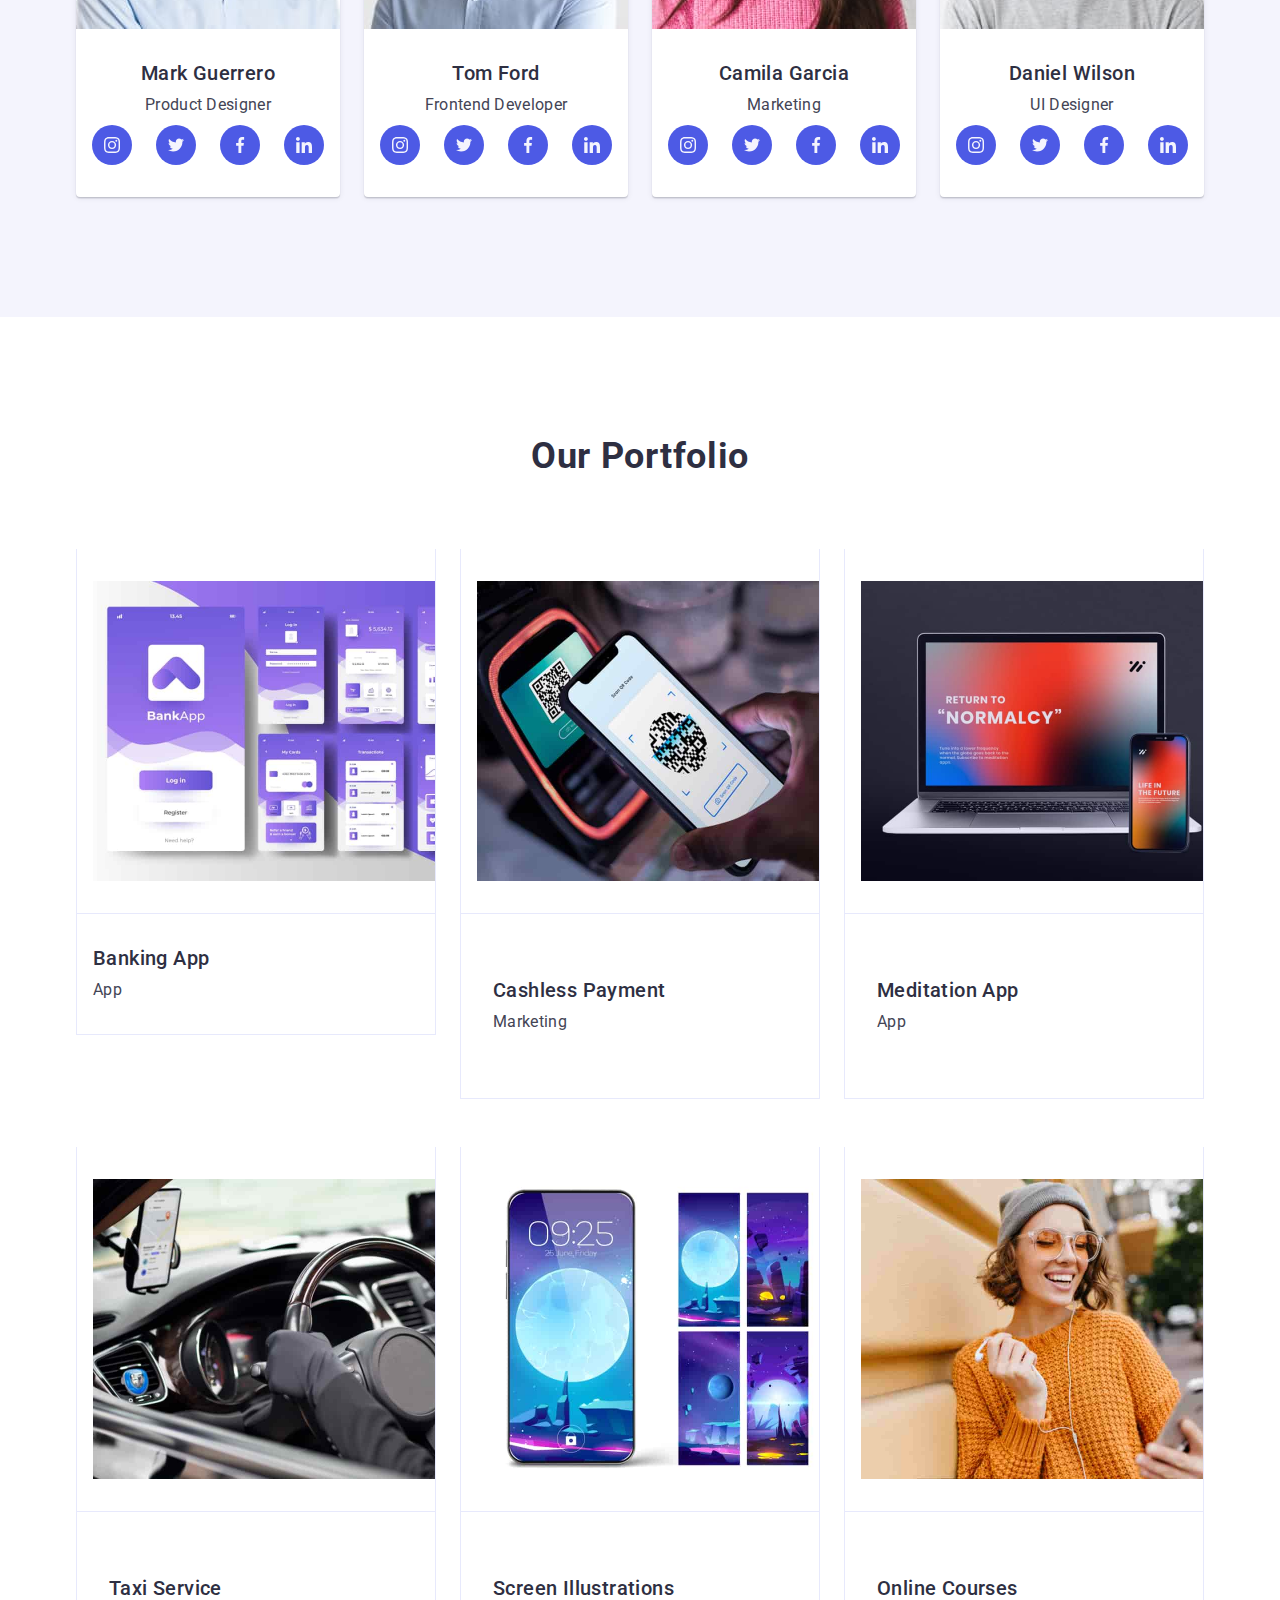
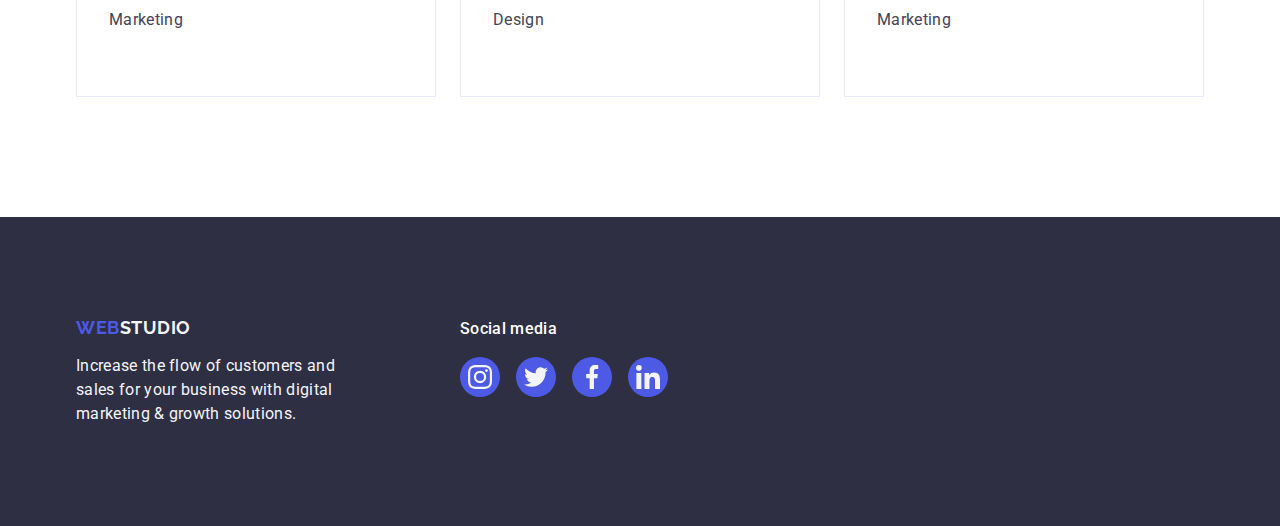
==== commit b5943dbb: "modified CSS and HTML" ====
--- a/index.html
+++ b/index.html
@@ -30,7 +30,7 @@
           </a>
           <ul class="header-nav-list">
             <li class="nav-item">
-              <a class="nav-link" href="./index.html">Studio</a>
+              <a class="nav-link selected" href="./index.html">Studio</a>
             </li>
             <li class="nav-item">
               <a class="nav-link" href="">Portfolio</a>
--- a/css/styles.css
+++ b/css/styles.css
@@ -73,6 +73,21 @@
   align-items: center;
 }
 
+.nav-link.selected {
+  position: relative;
+
+  nav-link.selected::after {
+    content: '';
+    position: absolute;
+    left: 0;
+    bottom: -1px;
+    background-color: #404bbf;
+    width: 100%;
+    height: 4px;
+    border-radius: 2px;
+  }
+}
+
 .header-nav-list {
   display: flex;
   gap: 40px;
@@ -80,7 +95,9 @@
   padding: 0;
   margin: 0;
 }
-
+.nav-item {
+  background-color: #fff;
+}
 .nav-link {
   font-weight: 500;
   font-size: 16px;
@@ -93,7 +110,8 @@
 }
 
 .nav-link:hover,
-.nav-link:focus {
+.nav-link:focus,
+.nav-link.selected {
   color: #404bbf;
 }
 
@@ -134,6 +152,7 @@
     url(../images/header/people-office.jpg);
   background-repeat: no-repeat;
   background-size: cover;
+  background-position: center;
 }
 
 .hero-title {
@@ -164,7 +183,8 @@
   height: 56px;
   border: none;
   border-radius: 4px;
-  cursor: pointer;
+  transition: background-color 250ms cubic-bezier(0.4, 0, 0.2, 1);
+
 }
 
 .hero-btn:hover,
@@ -415,6 +435,7 @@
   letter-spacing: 0.02em;
   color: #f4f4fd;
   height: 100%;
+  width: 100%;
   padding: 40px 32px;
   transform: translateY(100%);
   transition: transform 250ms cubic-bezier(0.4, 0, 0.2, 1);
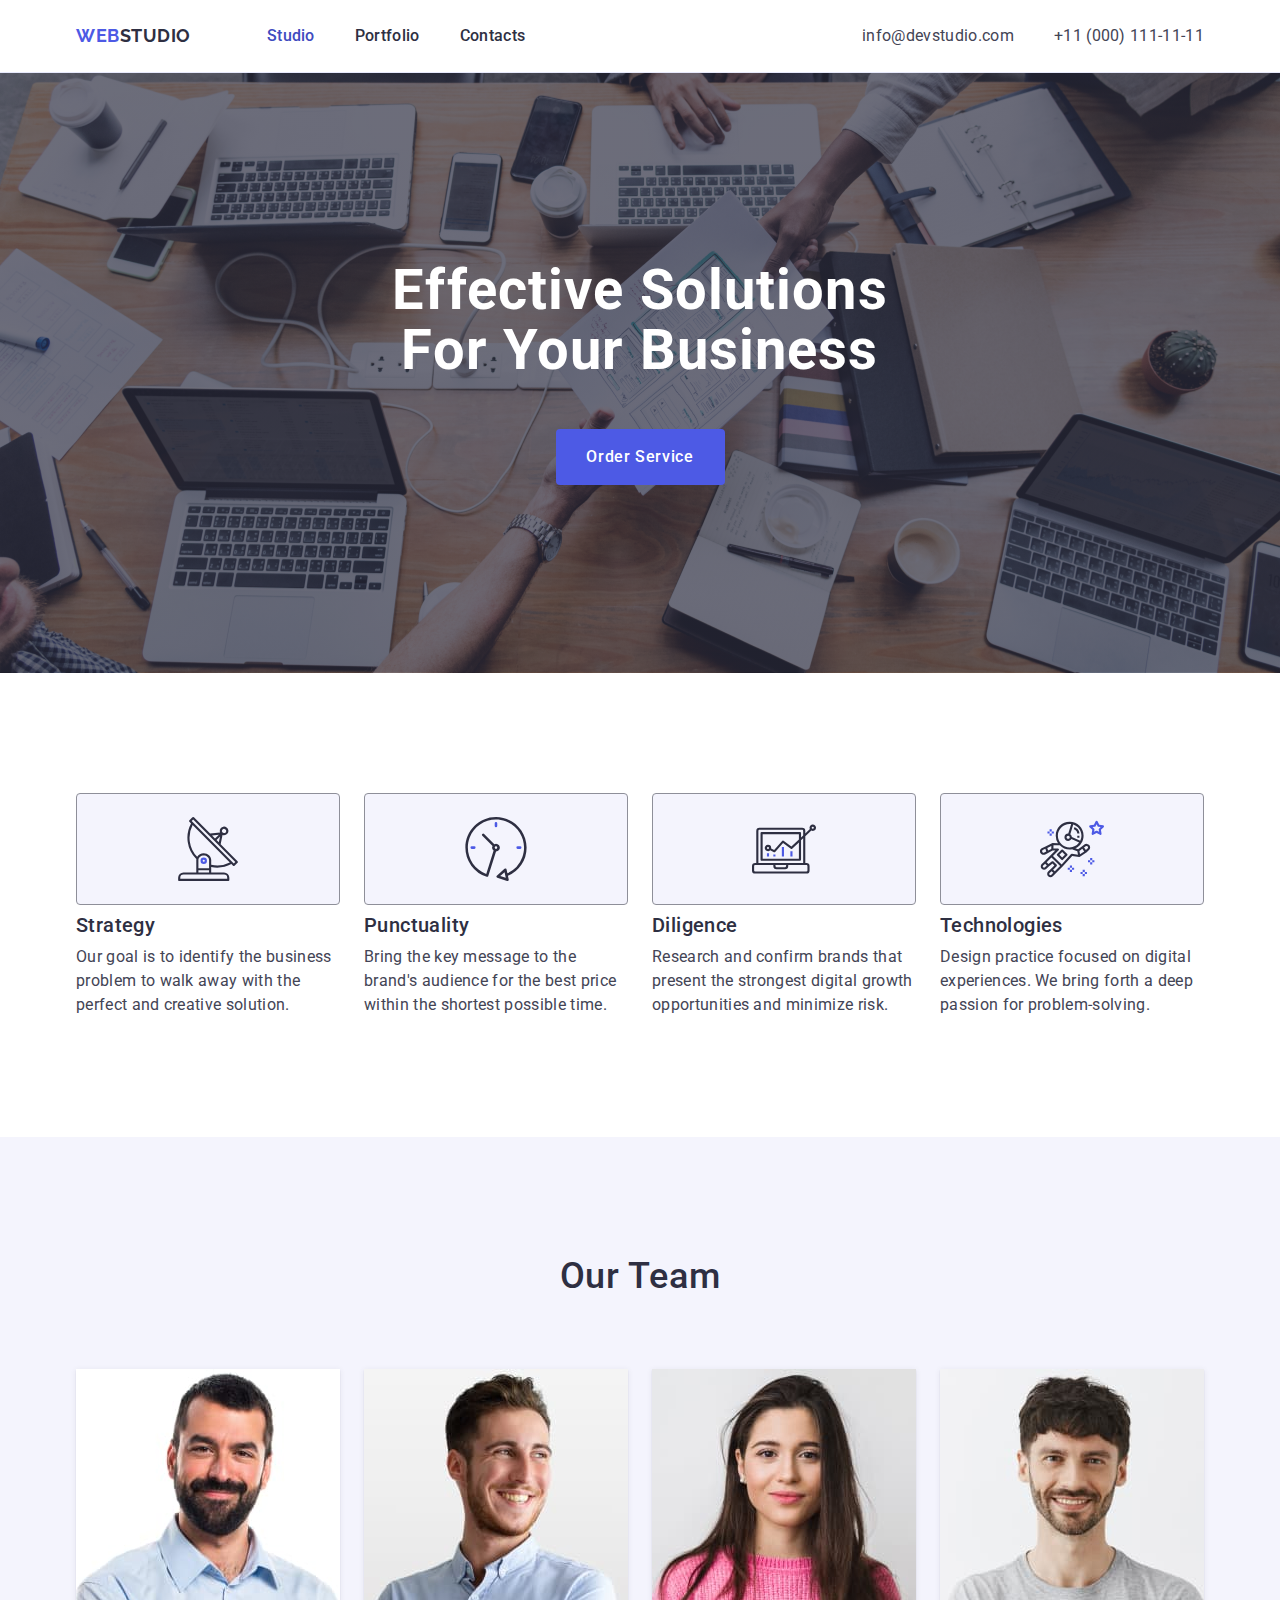
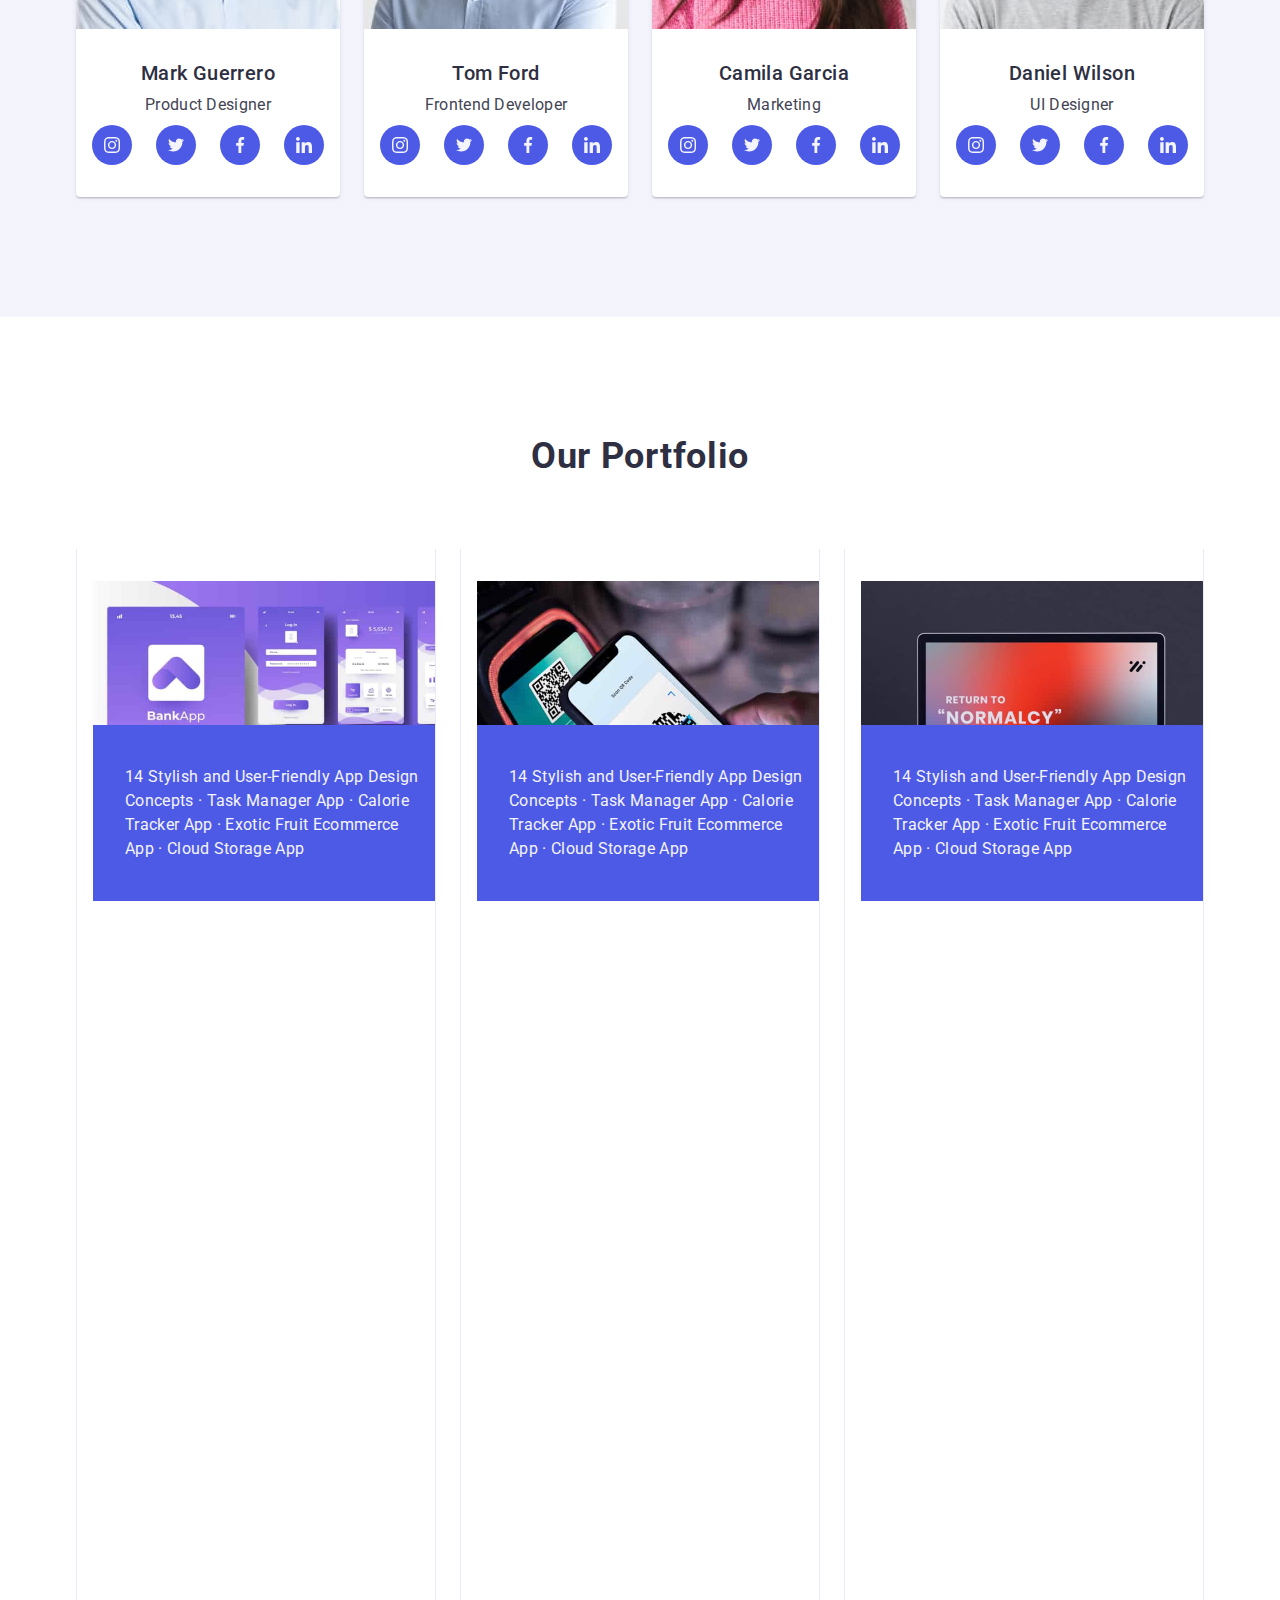
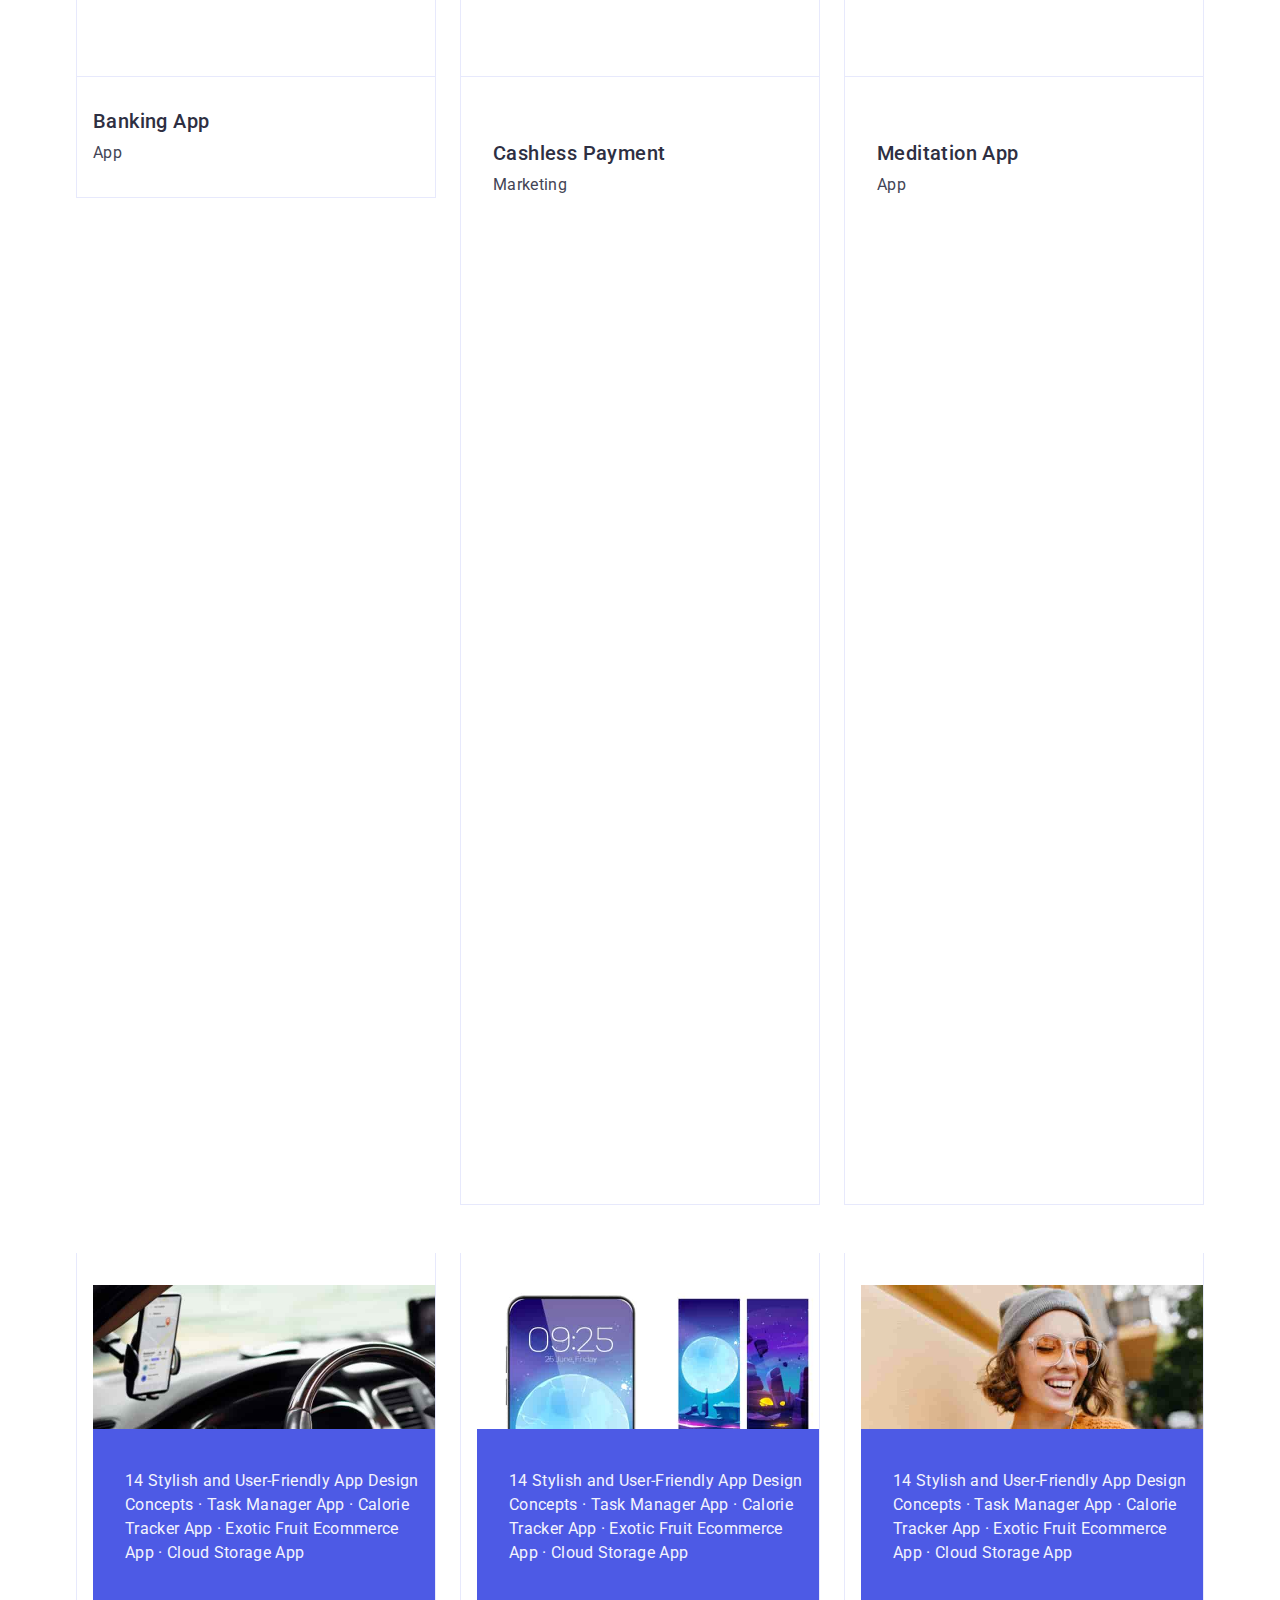
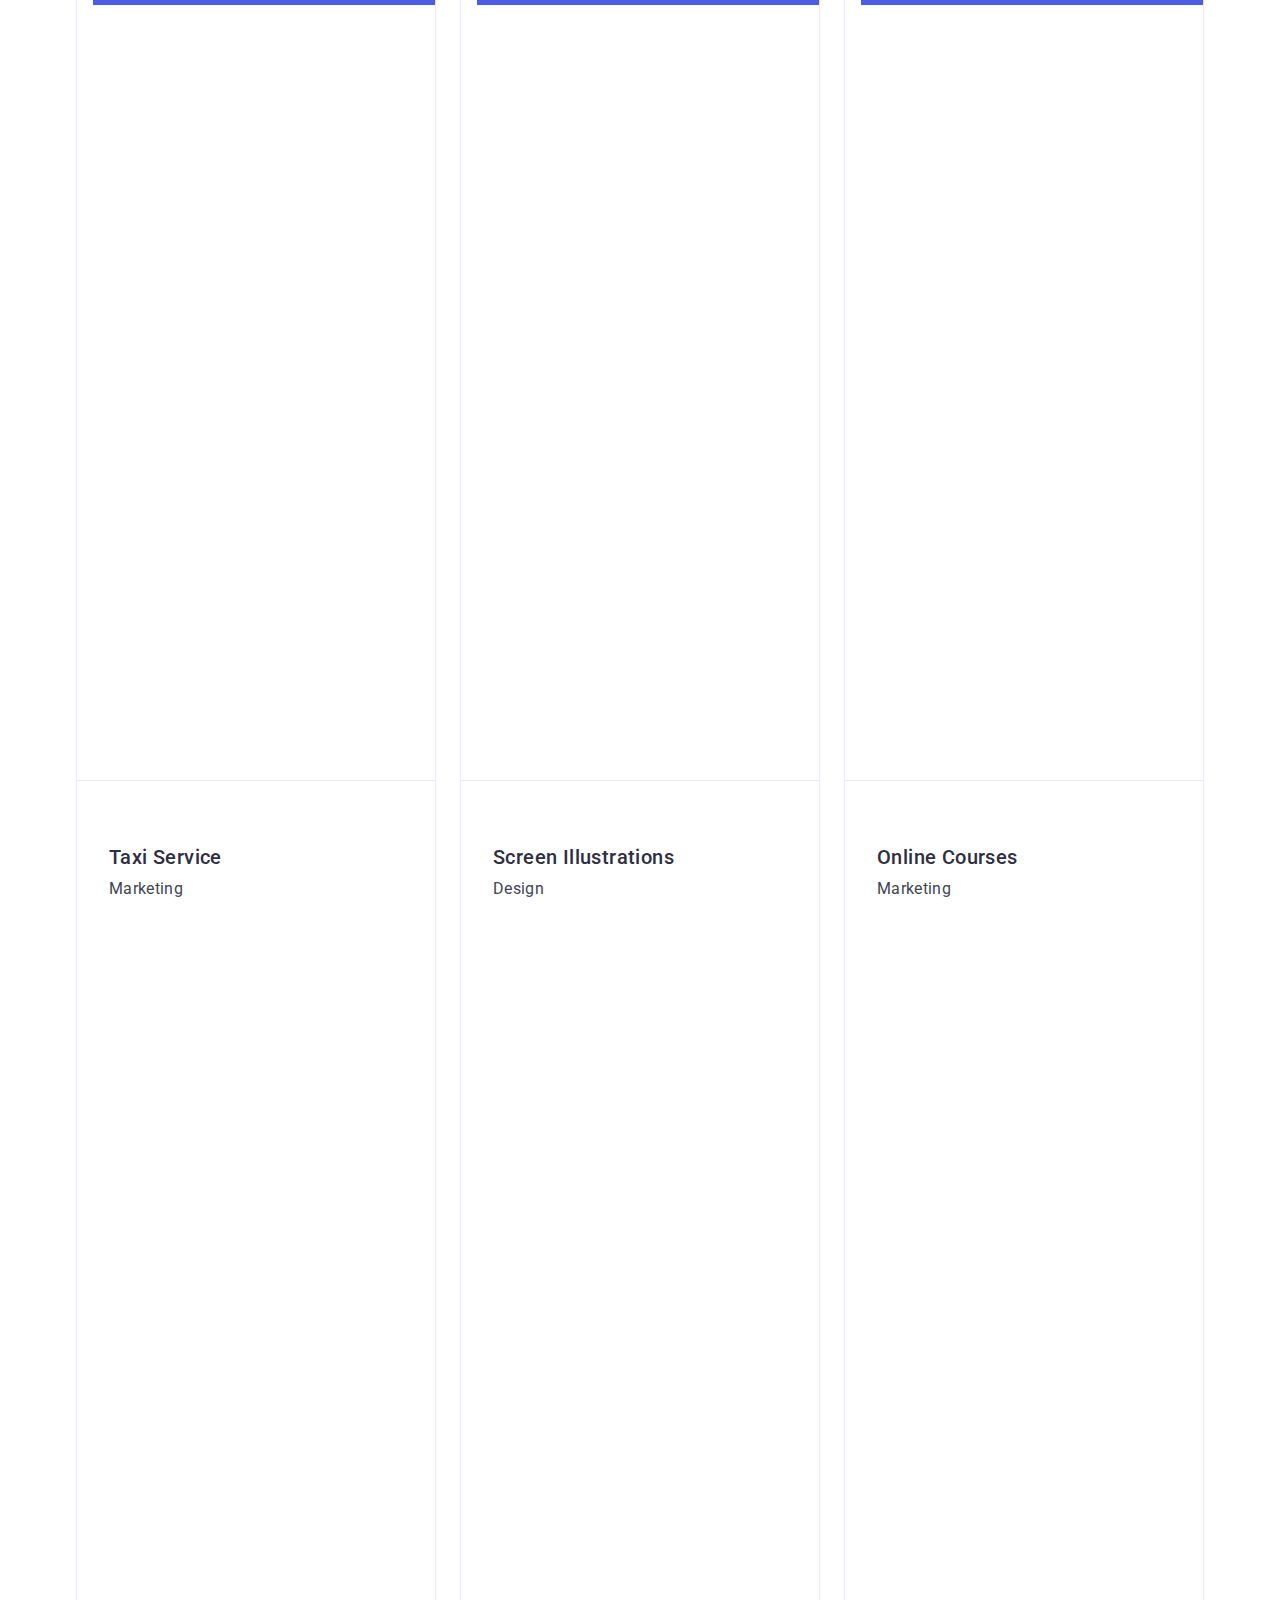
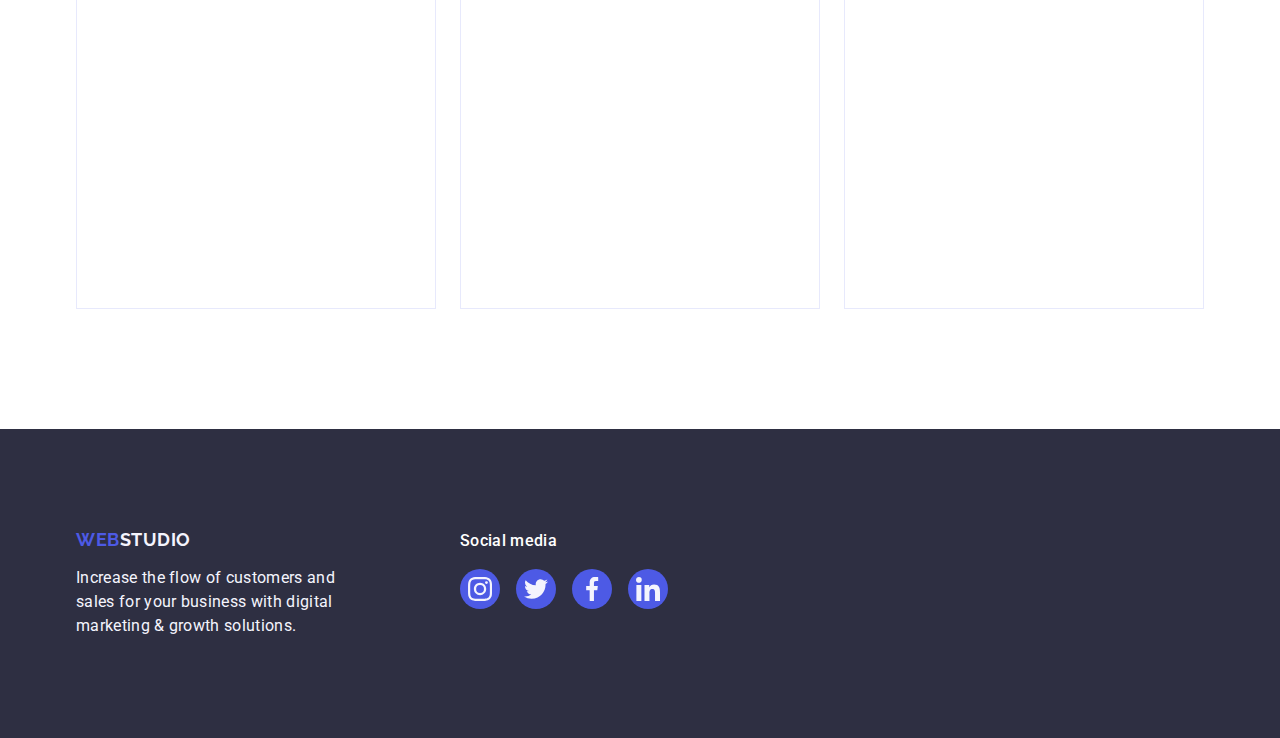
==== commit e7dffd0e: "modified CSS and HTML" ====
--- a/index.html
+++ b/index.html
@@ -316,7 +316,7 @@
                 <img
                   src="./images/our-portfolio/banking-app.jpg"
                   alt="demonstration of various windows Menu Bank Applications"
-                  width="360"
+                  width="360" height="300"
                 />
                 <p class="cover-text">
                   14 Stylish and User-Friendly App Design Concepts · Task
@@ -334,7 +334,7 @@
                 <img
                   src="./images/our-portfolio/cashless-payment.jpg"
                   alt="A phone scanning a QR code for cashless payment"
-                  width="360"
+                  width="360" height="300"
                 />
                 <p class="cover-text">
                   14 Stylish and User-Friendly App Design Concepts · Task
@@ -353,7 +353,7 @@
                 <img
                   src="./images/our-portfolio/meditation-app.jpg"
                   alt="laptop and phone with the same image"
-                  width="360"
+                  width="360" height="300"
                 />
                 <p class="cover-text">
                   14 Stylish and User-Friendly App Design Concepts · Task
@@ -371,7 +371,7 @@
                 <img
                   src="./images/our-portfolio/taxi-service.jpg"
                   alt="car interior with driver ready for travel"
-                  width="360"
+                  width="360" height="300"
                 />
                 <p class="cover-text">
                   14 Stylish and User-Friendly App Design Concepts · Task
@@ -389,7 +389,7 @@
                 <img
                   src="./images/our-portfolio/screen-illustrations.jpg"
                   alt="beautiful pictures images of the moon on phone screens"
-                  width="360"
+                  width="360" height="300"
                 />
                 <p class="cover-text">
                   14 Stylish and User-Friendly App Design Concepts · Task
@@ -407,7 +407,7 @@
                 <img
                   src="./images/our-portfolio/online-courses.jpg"
                   alt="Online-Courses"
-                  width="360"
+                  width="360" 
                 />
                 <p class="cover-text">
                   14 Stylish and User-Friendly App Design Concepts · Task
--- a/css/styles.css
+++ b/css/styles.css
@@ -49,6 +49,7 @@
   width: 1158px;
   margin: 0 auto;
   padding: 0 15px;
+  position: relative;
 }
 
 .header-logo {
@@ -75,6 +76,7 @@
 
 .nav-link.selected {
   position: relative;
+}
 
   nav-link.selected::after {
     content: '';
@@ -85,7 +87,6 @@
     width: 100%;
     height: 4px;
     border-radius: 2px;
-  }
 }
 
 .header-nav-list {
@@ -133,6 +134,14 @@
   list-style: none;
   padding: 0;
   margin: 0;
+
+
+  display: block;
+  padding: 24px 0;
+  font-weight: 400;
+   
+  transition: color 250ms cubic-bezier(0.4, 0, 0.2, 1);
+  cubic-bezier: (0.4, 0, 0.2, 1);
 }
 
 .contact-link:hover,
@@ -400,6 +409,8 @@
 .portfolio-container {
   position: relative;
   overflow: hidden;
+  height: 1128px; 
+  width: 100%;
 }
 
 .portfolio .portfolio-container {
@@ -434,7 +445,7 @@
   line-height: 1.5;
   letter-spacing: 0.02em;
   color: #f4f4fd;
-  height: 100%;
+  height: auto;
   width: 100%;
   padding: 40px 32px;
   transform: translateY(100%);
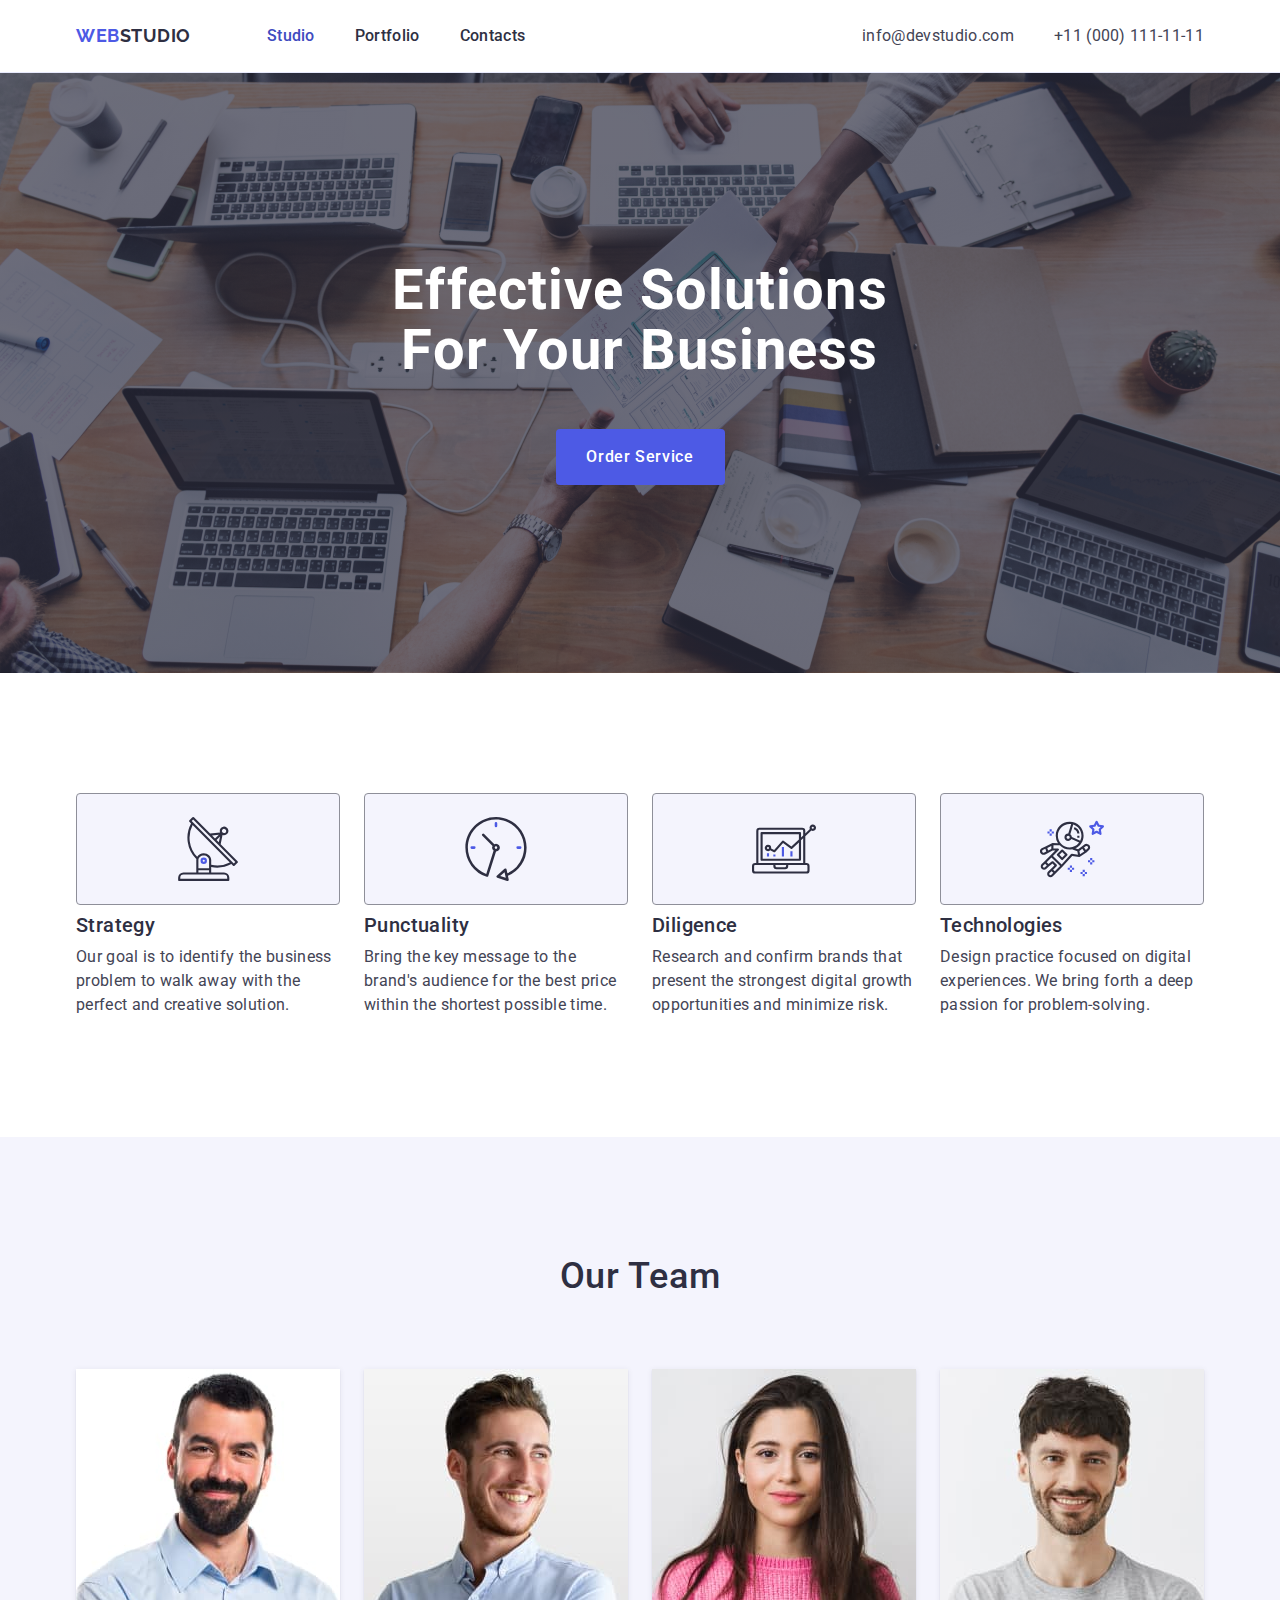
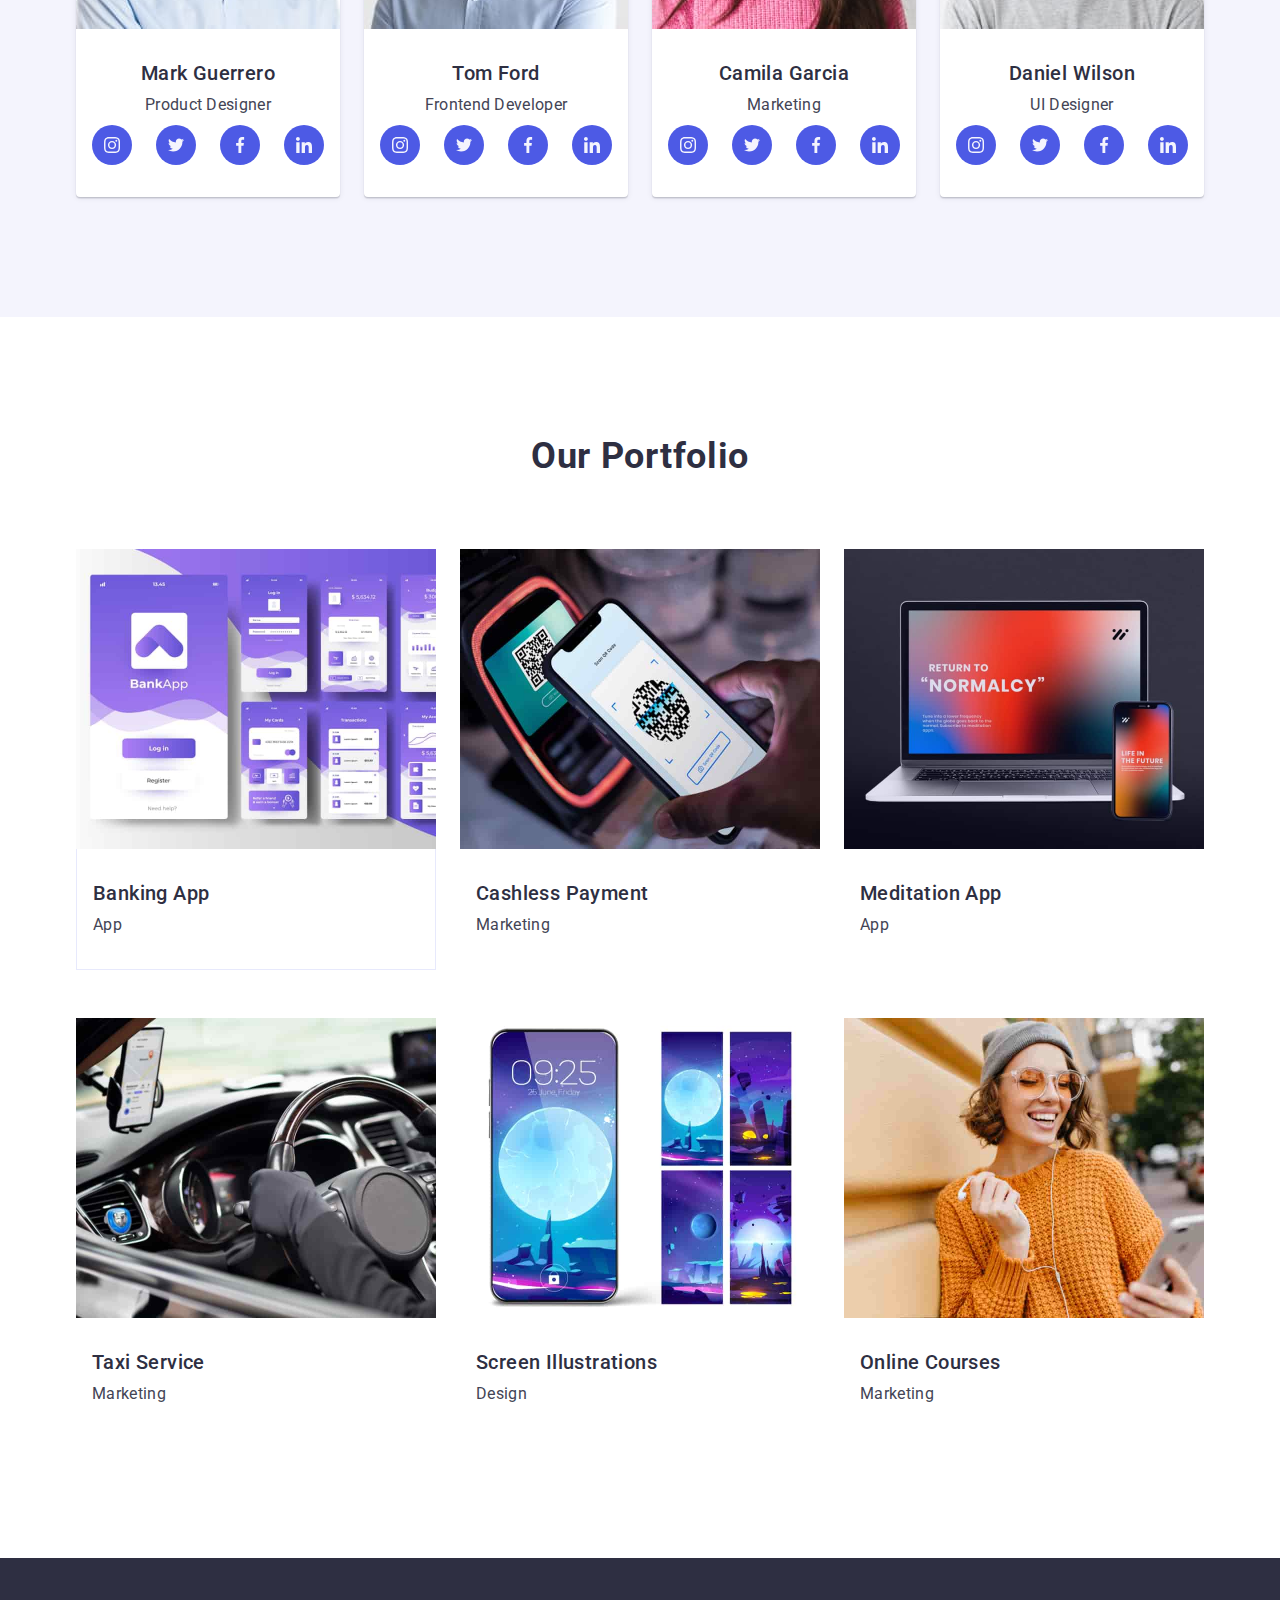
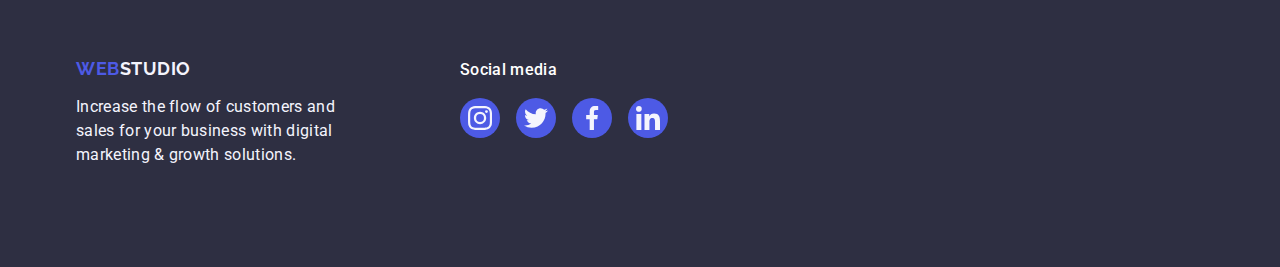
==== commit 685cd758: "modified CSS and HTML" ====
--- a/index.html
+++ b/index.html
@@ -308,7 +308,7 @@
 
       <!-- #region Our Portfolio -->
       <section class="portfolio">
-        <div class="container">
+        <div class="container portfolio-container">
           <h2 class="section-portfolio-title">Our Portfolio</h2>
           <ul class="portfolio-list">
             <li class="portfolio-item">
--- a/css/styles.css
+++ b/css/styles.css
@@ -49,7 +49,6 @@
   width: 1158px;
   margin: 0 auto;
   padding: 0 15px;
-  position: relative;
 }
 
 .header-logo {
@@ -78,15 +77,15 @@
   position: relative;
 }
 
-  nav-link.selected::after {
-    content: '';
-    position: absolute;
-    left: 0;
-    bottom: -1px;
-    background-color: #404bbf;
-    width: 100%;
-    height: 4px;
-    border-radius: 2px;
+nav-link.selected::after {
+  content: '';
+  position: absolute;
+  left: 0;
+  bottom: -1px;
+  background-color: #404bbf;
+  width: 100%;
+  height: 4px;
+  border-radius: 2px;
 }
 
 .header-nav-list {
@@ -96,9 +95,11 @@
   padding: 0;
   margin: 0;
 }
+
 .nav-item {
   background-color: #fff;
 }
+
 .nav-link {
   font-weight: 500;
   font-size: 16px;
@@ -134,14 +135,10 @@
   list-style: none;
   padding: 0;
   margin: 0;
-
-
   display: block;
   padding: 24px 0;
   font-weight: 400;
-   
   transition: color 250ms cubic-bezier(0.4, 0, 0.2, 1);
-  cubic-bezier: (0.4, 0, 0.2, 1);
 }
 
 .contact-link:hover,
@@ -360,7 +357,6 @@
 .portfolio {
   padding-top: 120px;
   padding-bottom: 120px;
-  padding: 120px 0;
   background-color: rgb(255, 255, 255);
 }
 
@@ -409,15 +405,13 @@
 .portfolio-container {
   position: relative;
   overflow: hidden;
-  height: 1128px; 
-  width: 100%;
-}
-
-.portfolio .portfolio-container {
+}
+
+/* .portfolio .portfolio-container {
   padding: 32px 16px;
   border: 1px solid #e7e9fc;
   border-top: none;
-}
+} */
 
 .portfolio .portfolio-title {
   font-size: 20px;
@@ -445,11 +439,10 @@
   line-height: 1.5;
   letter-spacing: 0.02em;
   color: #f4f4fd;
-  height: auto;
-  width: 100%;
   padding: 40px 32px;
   transform: translateY(100%);
   transition: transform 250ms cubic-bezier(0.4, 0, 0.2, 1);
+  height: 100%;
 }
 
 /* Footer Section */
